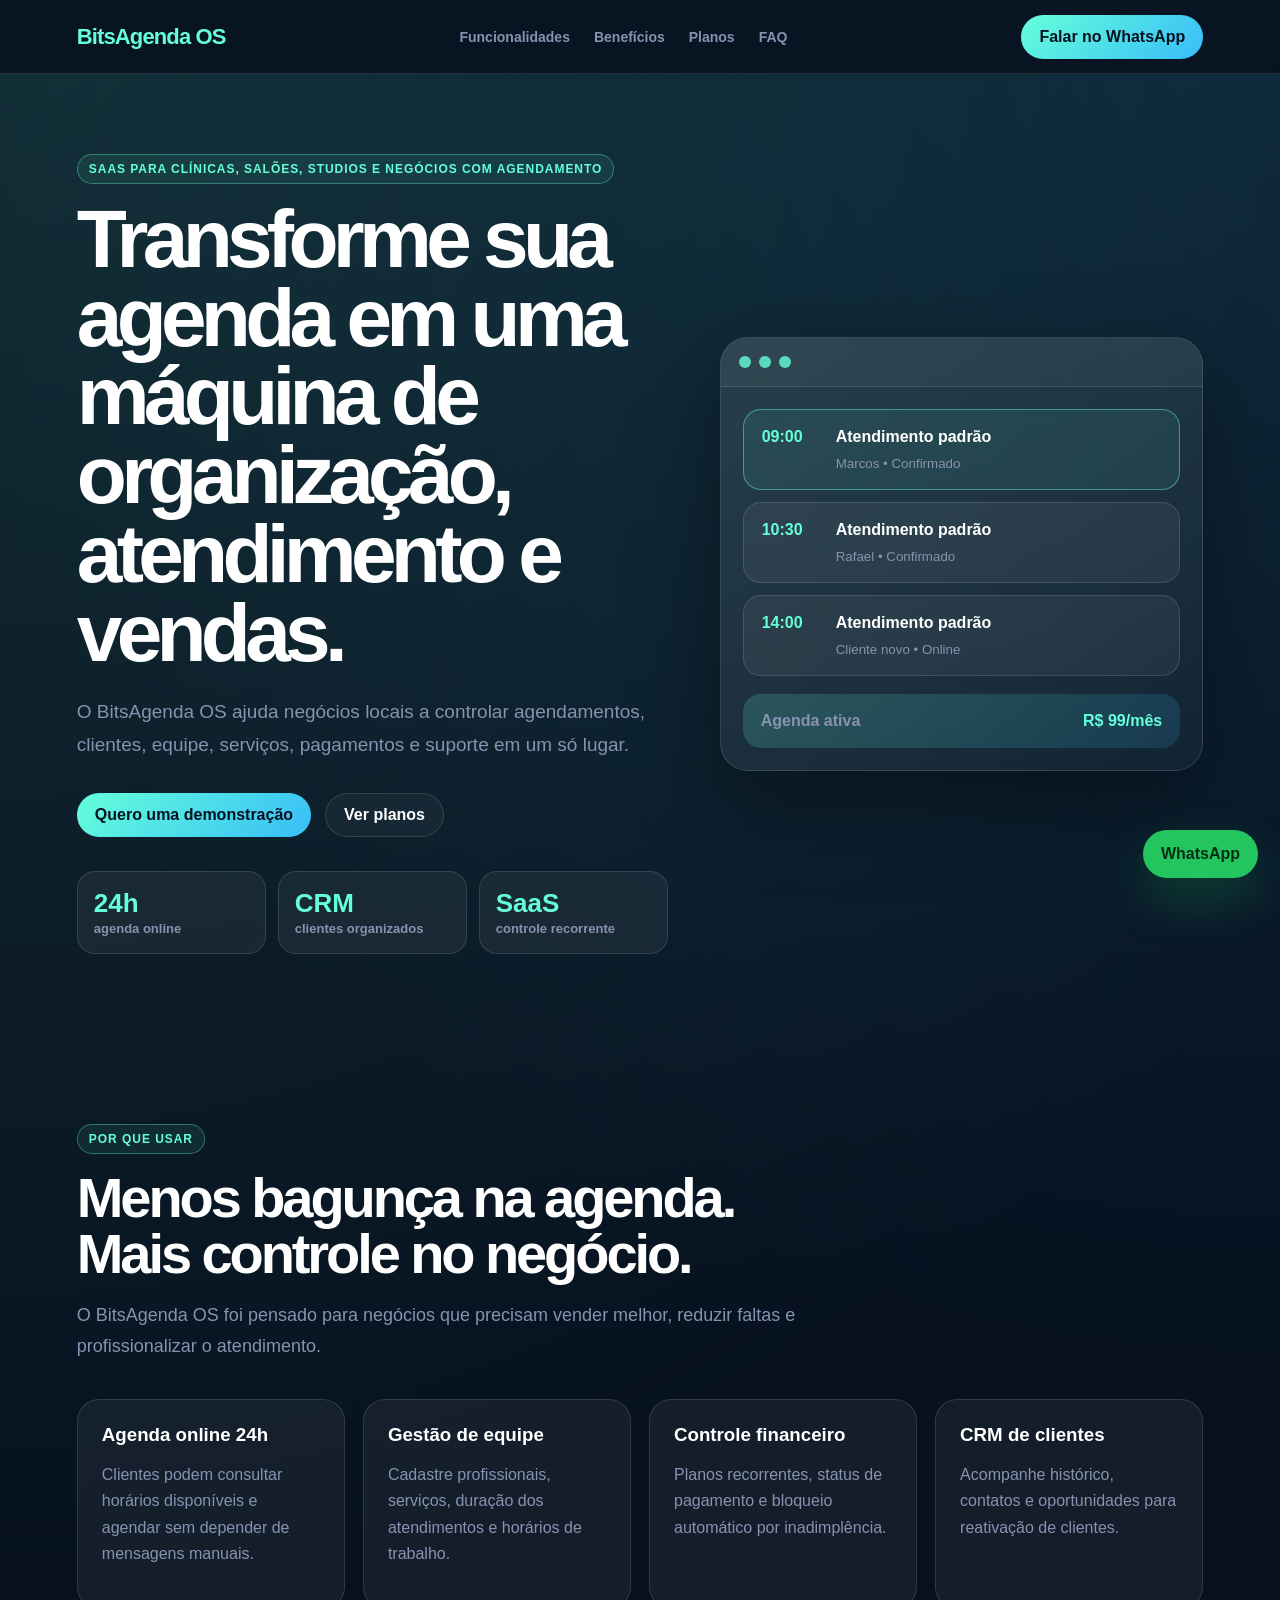
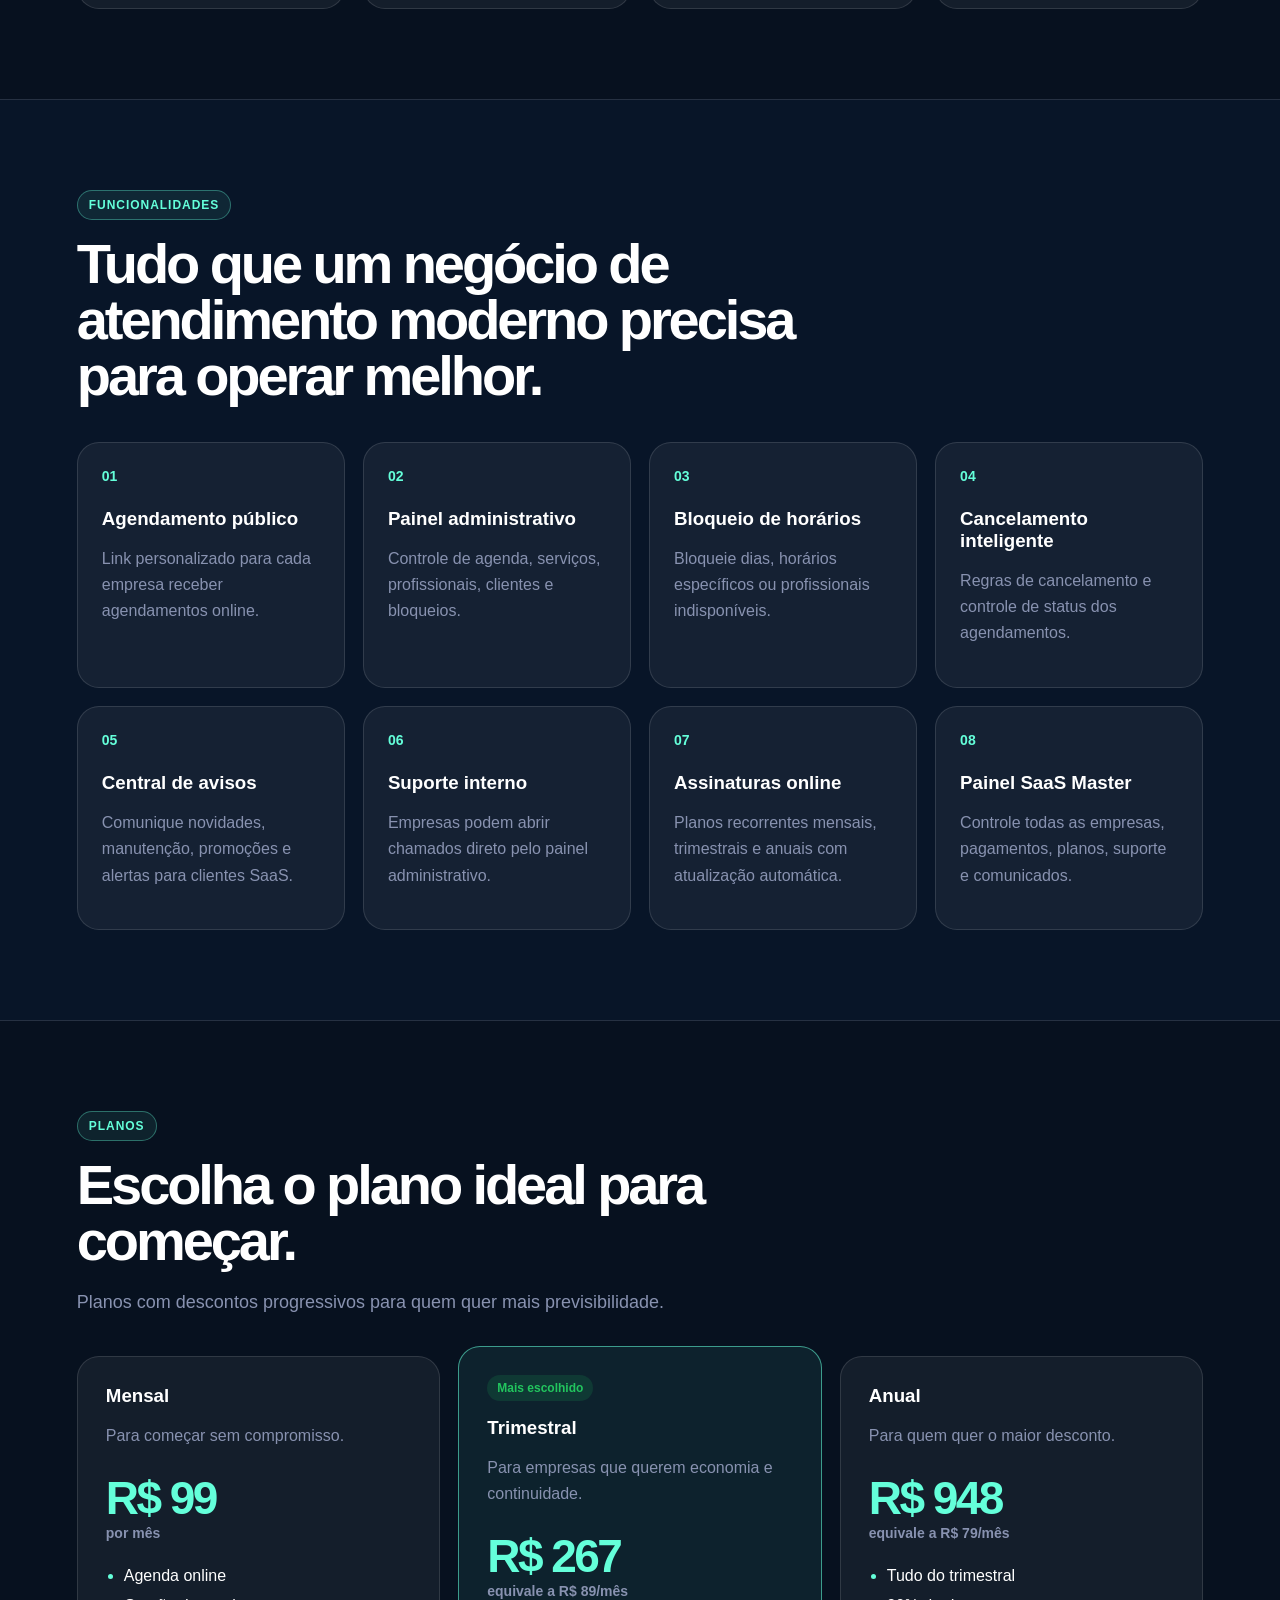
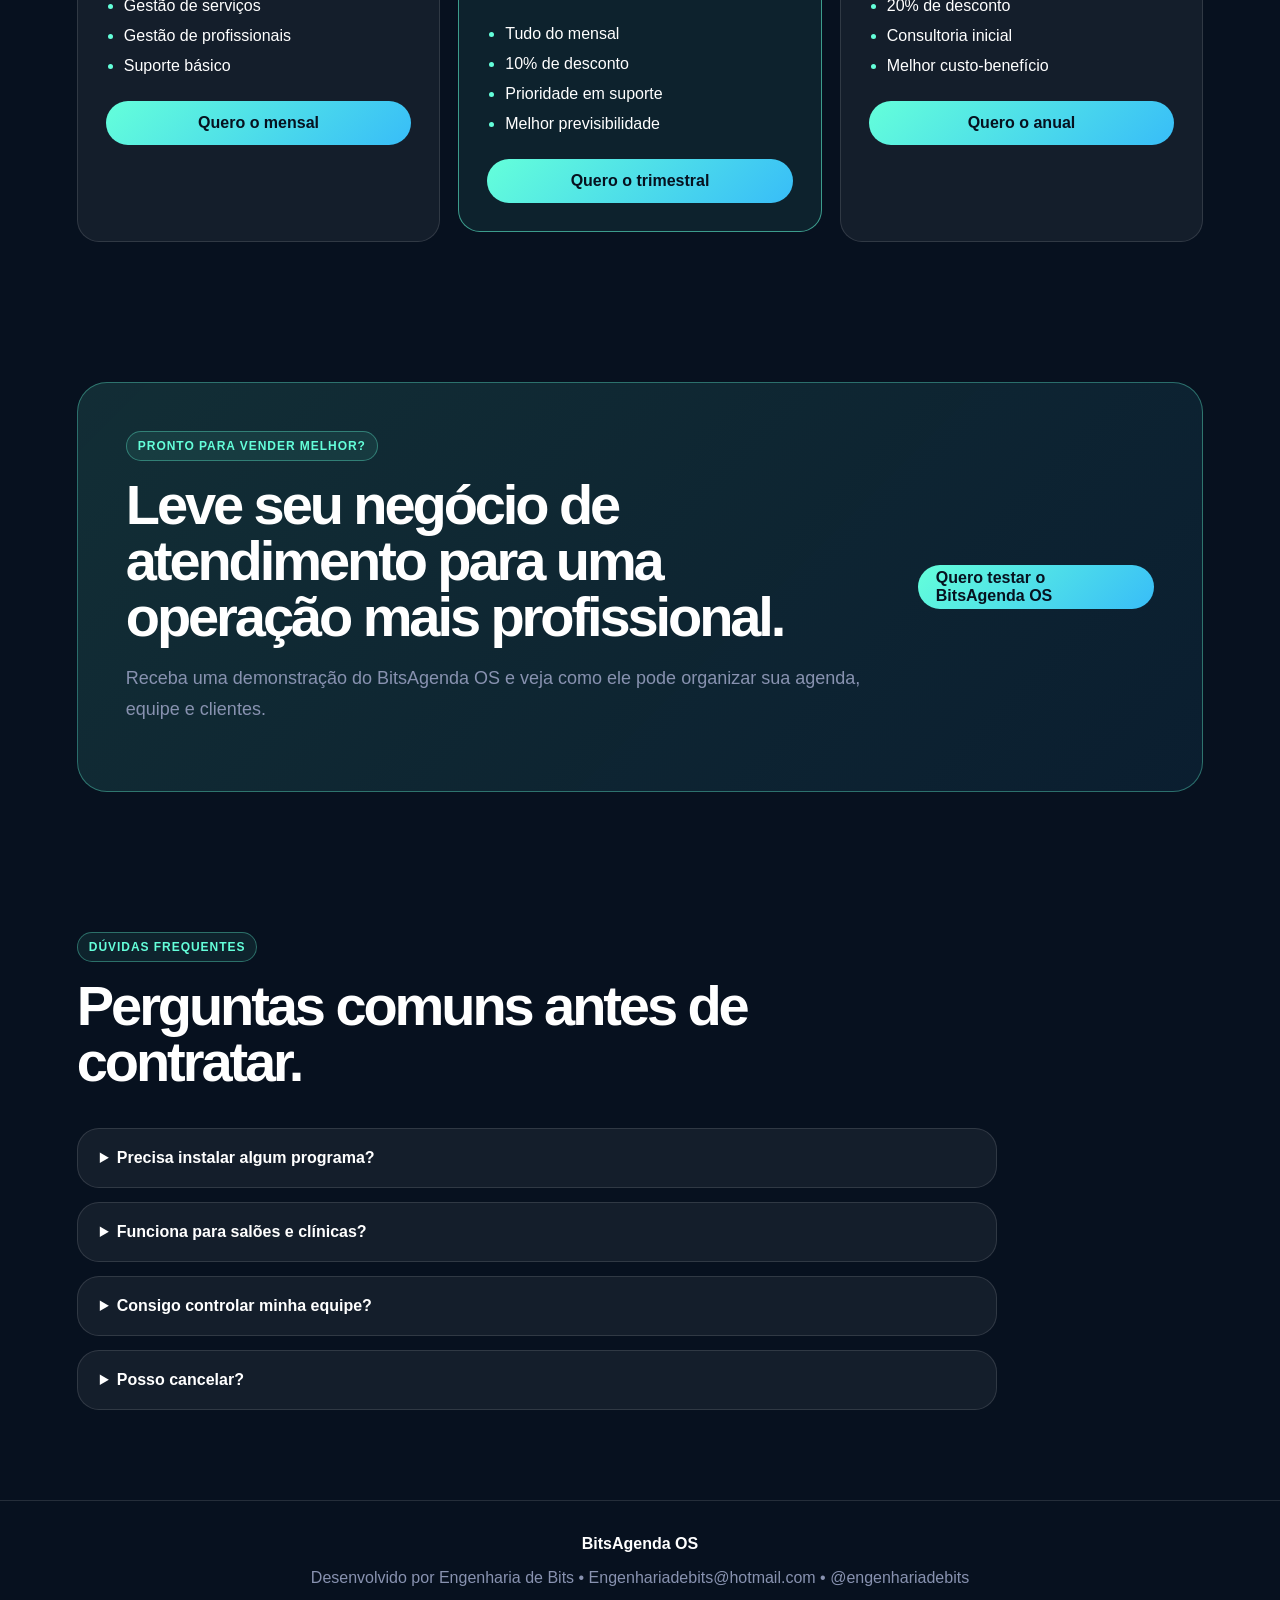
==== frontend/index.html @ b4e3d9fe "refactor: aplica rebranding visual para bitsagenda os" ====
<!DOCTYPE html>
<html lang="pt-BR">
<head>
    <meta charset="UTF-8">

    <meta
        name="viewport"
        content="width=device-width, initial-scale=1.0"
    >

    <meta
        name="description"
        content="BitsAgenda OS é um sistema de agendamento online para clínicas, salões, studios, consultórios e negócios de atendimento com horário marcado."
    >

    <title>BitsAgenda OS | Sistema de Agendamento para Negócios Locais</title>

    <link
        rel="stylesheet"
        href="./css/landing.css?v=1"
    >
    <link rel="stylesheet" href="./css/pwa.css?v=1">
    <link rel="stylesheet" href="./css/ui-clean.css?v=1">

    <link rel="manifest" href="./manifest.webmanifest">
        <meta name="theme-color" content="#0A192F">
        <meta name="mobile-web-app-capable" content="yes">
        <meta name="apple-mobile-web-app-capable" content="yes">
        <meta name="apple-mobile-web-app-title" content="BitsAgenda OS">

        <link
            rel="icon"
            type="image/png"
            sizes="192x192"
            href="./icons/icon-192.png"
        >

        <link
            rel="apple-touch-icon"
            href="./icons/icon-192.png"
        >

</head>
<body>
    <header class="landing-header">
        <a href="#inicio" class="landing-logo">
            <span>BitsAgenda OS</span>
        </a>

        <nav class="landing-nav" id="landing-nav">
            <a href="#funcionalidades">Funcionalidades</a>
            <a href="#beneficios">Benefícios</a>
            <a href="#planos">Planos</a>
            <a href="#faq">FAQ</a>
        </nav>

        <div class="landing-header-acoes">
            <a
                class="btn-header"
                href="https://wa.me/5581988996085?text=Ol%C3%A1%2C%20quero%20conhecer%20o%20BitsAgenda%20OS"
                target="_blank"
                rel="noopener noreferrer"
            >
                Falar no WhatsApp
            </a>

            <button
                class="btn-menu-mobile"
                type="button"
                onclick="alternarMenuLanding()"
                aria-label="Abrir menu"
            >
                ☰
            </button>
        </div>
    </header>

    <main>
        <section id="inicio" class="hero-section">
            <div class="hero-conteudo">
                <span class="tag-produto">
                     SaaS para clínicas, salões, studios e negócios com agendamento
                </span>

                <h1>
                    Transforme sua agenda em uma máquina de organização, atendimento e vendas.
                </h1>

                <p>
                    O BitsAgenda OS ajuda negócios locais a controlar agendamentos,
                    clientes, equipe, serviços, pagamentos e suporte em um só lugar.
                </p>

                <div class="hero-acoes">
                    <a
                        class="btn-principal"
                        href="https://wa.me/5581988996085?text=Ol%C3%A1%2C%20quero%20uma%20demonstra%C3%A7%C3%A3o%20do%20BitsAgenda%20OS"
                        target="_blank"
                        rel="noopener noreferrer"
                    >
                        Quero uma demonstração
                    </a>

                    <a class="btn-secundario" href="#planos">
                        Ver planos
                    </a>
                </div>

                <div class="hero-metricas">
                    <div>
                        <strong>24h</strong>
                        <span>agenda online</span>
                    </div>

                    <div>
                        <strong>CRM</strong>
                        <span>clientes organizados</span>
                    </div>

                    <div>
                        <strong>SaaS</strong>
                        <span>controle recorrente</span>
                    </div>
                </div>
            </div>

            <div class="hero-card">
                <div class="mockup-topo">
                    <span></span>
                    <span></span>
                    <span></span>
                </div>

                <div class="mockup-agenda">
                    <div class="mockup-linha destaque">
                        <span>09:00</span>
                        <strong> Atendimento padrão</strong>
                        <small>Marcos • Confirmado</small>
                    </div>

                    <div class="mockup-linha">
                        <span>10:30</span>
                        <strong>Atendimento padrão</strong>
                        <small>Rafael • Confirmado</small>
                    </div>

                    <div class="mockup-linha">
                        <span>14:00</span>
                        <strong>Atendimento padrão</strong>
                        <small>Cliente novo • Online</small>
                    </div>

                    <div class="mockup-status">
                        <span>Agenda ativa</span>
                        <strong>R$ 99/mês</strong>
                    </div>
                </div>
            </div>
        </section>

        <section id="beneficios" class="secao">
            <div class="secao-titulo">
                <span>Por que usar</span>
                <h2>Menos bagunça na agenda. Mais controle no negócio.</h2>
                <p>
                    O BitsAgenda OS foi pensado para negócios que precisam vender melhor,
                    reduzir faltas e profissionalizar o atendimento.
                </p>
            </div>

            <div class="beneficios-grid">
                <article>
                    <h3>Agenda online 24h</h3>
                    <p>
                        Clientes podem consultar horários disponíveis e agendar sem depender
                        de mensagens manuais.
                    </p>
                </article>

                <article>
                    <h3>Gestão de equipe</h3>
                    <p>
                        Cadastre profissionais, serviços, duração dos atendimentos e horários
                        de trabalho.
                    </p>
                </article>

                <article>
                    <h3>Controle financeiro</h3>
                    <p>
                        Planos recorrentes, status de pagamento e bloqueio automático por
                        inadimplência.
                    </p>
                </article>

                <article>
                    <h3>CRM de clientes</h3>
                    <p>
                        Acompanhe histórico, contatos e oportunidades para reativação de
                        clientes.
                    </p>
                </article>
            </div>
        </section>

        <section id="funcionalidades" class="secao secao-dark">
            <div class="secao-titulo">
                <span>Funcionalidades</span>
                <h2>Tudo que um negócio de atendimento moderno precisa para operar melhor.</h2>
            </div>

            <div class="funcionalidades-grid">
                <div class="funcionalidade-card">
                    <strong>01</strong>
                    <h3>Agendamento público</h3>
                    <p>Link personalizado para cada empresa receber agendamentos online.</p>
                </div>

                <div class="funcionalidade-card">
                    <strong>02</strong>
                    <h3>Painel administrativo</h3>
                    <p>Controle de agenda, serviços, profissionais, clientes e bloqueios.</p>
                </div>

                <div class="funcionalidade-card">
                    <strong>03</strong>
                    <h3>Bloqueio de horários</h3>
                    <p>Bloqueie dias, horários específicos ou profissionais indisponíveis.</p>
                </div>

                <div class="funcionalidade-card">
                    <strong>04</strong>
                    <h3>Cancelamento inteligente</h3>
                    <p>Regras de cancelamento e controle de status dos agendamentos.</p>
                </div>

                <div class="funcionalidade-card">
                    <strong>05</strong>
                    <h3>Central de avisos</h3>
                    <p>Comunique novidades, manutenção, promoções e alertas para clientes SaaS.</p>
                </div>

                <div class="funcionalidade-card">
                    <strong>06</strong>
                    <h3>Suporte interno</h3>
                    <p>Empresas podem abrir chamados direto pelo painel administrativo.</p>
                </div>

                <div class="funcionalidade-card">
                    <strong>07</strong>
                    <h3>Assinaturas online</h3>
                    <p>Planos recorrentes mensais, trimestrais e anuais com atualização automática.</p>
                </div>

                <div class="funcionalidade-card">
                    <strong>08</strong>
                    <h3>Painel SaaS Master</h3>
                    <p>Controle todas as empresas, pagamentos, planos, suporte e comunicados.</p>
                </div>
            </div>
        </section>

        <section id="planos" class="secao">
            <div class="secao-titulo">
                <span>Planos</span>
                <h2>Escolha o plano ideal para começar.</h2>
                <p>
                    Planos com descontos progressivos para quem quer mais previsibilidade.
                </p>
            </div>

            <div class="planos-grid">
                <article class="plano-card">
                    <h3>Mensal</h3>
                    <p>Para começar sem compromisso.</p>

                    <strong class="preco">R$ 99</strong>
                    <span class="periodo">por mês</span>

                    <ul>
                        <li>Agenda online</li>
                        <li>Gestão de serviços</li>
                        <li>Gestão de profissionais</li>
                        <li>Suporte básico</li>
                    </ul>

                    <a
                        href="https://wa.me/5581988996085?text=Quero%20assinar%20o%20plano%20mensal%20do%20BitsAgenda%20OS"
                        target="_blank"
                        rel="noopener noreferrer"
                    >
                        Quero o mensal
                    </a>
                </article>

                <article class="plano-card destaque">
                    <span class="badge-plano">Mais escolhido</span>

                    <h3>Trimestral</h3>
                    <p>Para empresas que querem economia e continuidade.</p>

                    <strong class="preco">R$ 267</strong>
                    <span class="periodo">equivale a R$ 89/mês</span>

                    <ul>
                        <li>Tudo do mensal</li>
                        <li>10% de desconto</li>
                        <li>Prioridade em suporte</li>
                        <li>Melhor previsibilidade</li>
                    </ul>

                    <a
                        href="https://wa.me/5581988996085?text=Quero%20assinar%20o%20plano%20trimestral%20do%2BitsAgenda%20OS"
                        target="_blank"
                        rel="noopener noreferrer"
                    >
                        Quero o trimestral
                    </a>
                </article>

                <article class="plano-card">
                    <h3>Anual</h3>
                    <p>Para quem quer o maior desconto.</p>

                    <strong class="preco">R$ 948</strong>
                    <span class="periodo">equivale a R$ 79/mês</span>

                    <ul>
                        <li>Tudo do trimestral</li>
                        <li>20% de desconto</li>
                        <li>Consultoria inicial</li>
                        <li>Melhor custo-benefício</li>
                    </ul>

                    <a
                        href="https://wa.me/5581988996085?text=Quero%20assinar%20o%20plano%20anual%20do%20BitsAgenda%20OS"
                        target="_blank"
                        rel="noopener noreferrer"
                    >
                        Quero o anual
                    </a>
                </article>
            </div>
        </section>

        <section class="cta-section">
            <div>
                <span>Pronto para vender melhor?</span>
                <h2>Leve seu negócio de atendimento para uma operação mais profissional.</h2>
                <p>
                    Receba uma demonstração do BitsAgenda OS e veja como ele pode organizar
                    sua agenda, equipe e clientes.
                </p>
            </div>

            <a
                class="btn-principal"
                href="https://wa.me/5581988996085?text=Ol%C3%A1%2C%20quero%20testar%20o%20BitsAgenda%20OS"
                target="_blank"
                rel="noopener noreferrer"
            >
                Quero testar o BitsAgenda OS
            </a>
        </section>

        <section id="faq" class="secao">
            <div class="secao-titulo">
                <span>Dúvidas frequentes</span>
                <h2>Perguntas comuns antes de contratar.</h2>
            </div>

            <div class="faq-lista">
                <details>
                    <summary>Precisa instalar algum programa?</summary>
                    <p>
                        Não. O sistema roda pelo navegador e pode ser acessado pelo computador,
                        tablet ou celular.
                    </p>
                </details>

                <details>
                    <summary>Funciona para salões e clínicas?</summary>
                    <p>
                        Sim. O BitsAgenda OS foi criado para negócios que trabalham com horários marcados e também pode ser
                        adaptado para outros negócios de atendimento com horário marcado.
                    </p>
                </details>

                <details>
                    <summary>Consigo controlar minha equipe?</summary>
                    <p>
                        Sim. Você pode cadastrar profissionais, serviços e horários de atendimento.
                    </p>
                </details>

                <details>
                    <summary>Posso cancelar?</summary>
                    <p>
                        Sim. A assinatura pode ser ajustada conforme o plano contratado e as regras
                        comerciais combinadas.
                    </p>
                </details>
            </div>
        </section>
    </main>

    <footer class="landing-footer">
        <strong>BitsAgenda OS</strong>

        <p>
            Desenvolvido por Engenharia de Bits • Engenhariadebits@hotmail.com • @engenhariadebits
        </p>
    </footer>

    <a
        class="whatsapp-float"
        href="https://wa.me/5581988996085?text=Ol%C3%A1%2C%20quero%20conhecer%20o%20BitsAgenda%20OS"
        target="_blank"
        rel="noopener noreferrer"
        aria-label="Falar no WhatsApp"
    >
        WhatsApp
    </a>

    <script src="./js/landing.js?v=1"></script>
    <script src="./js/pwa.js?v=1"></script>
</body>
</html>
---- frontend/css/landing.css ----
:root {
    --bg: #07111f;
    --bg-2: #0a192f;
    --card: rgba(255, 255, 255, 0.055);
    --card-2: rgba(255, 255, 255, 0.085);
    --text: #ffffff;
    --muted: #8892b0;
    --cyan: #64ffda;
    --blue: #38bdf8;
    --border: rgba(255, 255, 255, 0.12);
    --success: #22c55e;
    --danger: #f97316;
}

* {
    box-sizing: border-box;
}

html {
    scroll-behavior: smooth;
}

body {
    margin: 0;
    background:
        radial-gradient(circle at top left, rgba(100, 255, 218, 0.12), transparent 32%),
        radial-gradient(circle at top right, rgba(56, 189, 248, 0.12), transparent 28%),
        var(--bg);
    color: var(--text);
    font-family: Arial, Helvetica, sans-serif;
}

a {
    color: inherit;
    text-decoration: none;
}

.landing-header {
    position: sticky;
    top: 0;
    z-index: 20;
    display: flex;
    align-items: center;
    justify-content: space-between;
    min-height: 74px;
    padding: 0 6%;
    border-bottom: 1px solid var(--border);
    background: rgba(7, 17, 31, 0.86);
    backdrop-filter: blur(16px);
}

.landing-logo {
    font-size: 22px;
    font-weight: 900;
    letter-spacing: -0.04em;
}

.landing-logo span {
    color: var(--cyan);
}

.landing-nav {
    display: flex;
    align-items: center;
    gap: 24px;
    color: var(--muted);
    font-size: 14px;
    font-weight: 700;
}

.landing-nav a:hover {
    color: var(--cyan);
}

.landing-header-acoes {
    display: flex;
    align-items: center;
    gap: 12px;
}

.btn-header,
.btn-principal,
.btn-secundario,
.plano-card a {
    display: inline-flex;
    align-items: center;
    justify-content: center;
    min-height: 44px;
    padding: 0 18px;
    border-radius: 999px;
    font-weight: 900;
    transition: transform 0.2s ease, opacity 0.2s ease;
}

.btn-header,
.btn-principal,
.plano-card a {
    background: linear-gradient(135deg, var(--cyan), var(--blue));
    color: #06111f;
}

.btn-secundario {
    border: 1px solid var(--border);
    color: var(--text);
    background: rgba(255, 255, 255, 0.04);
}

.btn-header:hover,
.btn-principal:hover,
.btn-secundario:hover,
.plano-card a:hover {
    transform: translateY(-2px);
}

.btn-menu-mobile {
    display: none;
    width: 44px;
    height: 44px;
    border: 1px solid var(--border);
    border-radius: 12px;
    background: transparent;
    color: var(--text);
    font-size: 22px;
}

.hero-section {
    display: grid;
    grid-template-columns: minmax(0, 1.1fr) minmax(320px, 0.9fr);
    gap: 52px;
    align-items: center;
    min-height: calc(100vh - 74px);
    padding: 80px 6%;
}

.tag-produto,
.secao-titulo span,
.cta-section span {
    display: inline-flex;
    margin-bottom: 16px;
    padding: 7px 11px;
    border: 1px solid rgba(100, 255, 218, 0.35);
    border-radius: 999px;
    color: var(--cyan);
    background: rgba(100, 255, 218, 0.08);
    font-size: 12px;
    font-weight: 900;
    text-transform: uppercase;
    letter-spacing: 0.08em;
}

.hero-conteudo h1 {
    max-width: 780px;
    margin: 0;
    font-size: clamp(42px, 7vw, 82px);
    line-height: 0.96;
    letter-spacing: -0.07em;
}

.hero-conteudo p {
    max-width: 660px;
    margin: 24px 0 0;
    color: var(--muted);
    font-size: 19px;
    line-height: 1.7;
}

.hero-acoes {
    display: flex;
    flex-wrap: wrap;
    gap: 14px;
    margin-top: 32px;
}

.hero-metricas {
    display: grid;
    grid-template-columns: repeat(3, minmax(0, 1fr));
    gap: 12px;
    max-width: 620px;
    margin-top: 34px;
}

.hero-metricas div {
    padding: 16px;
    border: 1px solid var(--border);
    border-radius: 18px;
    background: var(--card);
}

.hero-metricas strong {
    display: block;
    color: var(--cyan);
    font-size: 26px;
}

.hero-metricas span {
    color: var(--muted);
    font-size: 13px;
    font-weight: 700;
}

.hero-card {
    border: 1px solid var(--border);
    border-radius: 28px;
    background:
        linear-gradient(145deg, rgba(255,255,255,0.10), rgba(255,255,255,0.03));
    box-shadow: 0 30px 90px rgba(0, 0, 0, 0.38);
    overflow: hidden;
}

.mockup-topo {
    display: flex;
    gap: 8px;
    padding: 18px;
    border-bottom: 1px solid var(--border);
    background: rgba(255, 255, 255, 0.04);
}

.mockup-topo span {
    width: 12px;
    height: 12px;
    border-radius: 999px;
    background: var(--cyan);
    opacity: 0.8;
}

.mockup-agenda {
    padding: 22px;
}

.mockup-linha {
    display: grid;
    grid-template-columns: 64px 1fr;
    gap: 10px;
    padding: 18px;
    margin-bottom: 12px;
    border: 1px solid var(--border);
    border-radius: 18px;
    background: var(--card);
}

.mockup-linha.destaque {
    border-color: rgba(100, 255, 218, 0.45);
    background: rgba(100, 255, 218, 0.08);
}

.mockup-linha span {
    color: var(--cyan);
    font-weight: 900;
}

.mockup-linha strong {
    display: block;
}

.mockup-linha small {
    display: block;
    grid-column: 2;
    color: var(--muted);
}

.mockup-status {
    display: flex;
    justify-content: space-between;
    gap: 12px;
    margin-top: 18px;
    padding: 18px;
    border-radius: 18px;
    background: linear-gradient(135deg, rgba(100,255,218,0.18), rgba(56,189,248,0.14));
}

.mockup-status span {
    color: var(--muted);
    font-weight: 700;
}

.mockup-status strong {
    color: var(--cyan);
}

.secao {
    padding: 90px 6%;
}

.secao-dark {
    background: rgba(10, 25, 47, 0.58);
    border-top: 1px solid var(--border);
    border-bottom: 1px solid var(--border);
}

.secao-titulo {
    max-width: 760px;
    margin-bottom: 38px;
}

.secao-titulo h2,
.cta-section h2 {
    margin: 0;
    font-size: clamp(32px, 5vw, 56px);
    line-height: 1;
    letter-spacing: -0.055em;
}

.secao-titulo p,
.cta-section p {
    color: var(--muted);
    font-size: 18px;
    line-height: 1.7;
}

.beneficios-grid,
.funcionalidades-grid,
.planos-grid {
    display: grid;
    gap: 18px;
}

.beneficios-grid {
    grid-template-columns: repeat(4, minmax(0, 1fr));
}

.beneficios-grid article,
.funcionalidade-card,
.plano-card,
.faq-lista details {
    border: 1px solid var(--border);
    border-radius: 22px;
    background: var(--card);
}

.beneficios-grid article,
.funcionalidade-card {
    padding: 24px;
}

.beneficios-grid h3,
.funcionalidade-card h3,
.plano-card h3 {
    margin: 0 0 10px;
}

.beneficios-grid p,
.funcionalidade-card p,
.plano-card p,
.faq-lista p {
    color: var(--muted);
    line-height: 1.65;
}

.funcionalidades-grid {
    grid-template-columns: repeat(4, minmax(0, 1fr));
}

.funcionalidade-card strong {
    display: inline-flex;
    margin-bottom: 24px;
    color: var(--cyan);
    font-size: 14px;
}

.planos-grid {
    grid-template-columns: repeat(3, minmax(0, 1fr));
    align-items: stretch;
}

.plano-card {
    position: relative;
    padding: 28px;
}

.plano-card.destaque {
    border-color: rgba(100, 255, 218, 0.55);
    background: rgba(100, 255, 218, 0.075);
    transform: translateY(-10px);
}

.badge-plano {
    display: inline-flex;
    margin-bottom: 16px;
    padding: 6px 10px;
    border-radius: 999px;
    background: rgba(34, 197, 94, 0.14);
    color: var(--success);
    font-size: 12px;
    font-weight: 900;
}

.preco {
    display: block;
    margin-top: 22px;
    color: var(--cyan);
    font-size: 46px;
    letter-spacing: -0.055em;
}

.periodo {
    display: block;
    color: var(--muted);
    font-size: 14px;
    font-weight: 800;
}

.plano-card ul {
    display: grid;
    gap: 12px;
    padding-left: 18px;
    margin: 26px 0;
    color: var(--text);
}

.plano-card li::marker {
    color: var(--cyan);
}

.plano-card a {
    width: 100%;
}

.cta-section {
    display: flex;
    justify-content: space-between;
    gap: 32px;
    align-items: center;
    margin: 50px 6%;
    padding: 48px;
    border: 1px solid rgba(100, 255, 218, 0.35);
    border-radius: 30px;
    background:
        linear-gradient(135deg, rgba(100,255,218,0.12), rgba(56,189,248,0.08));
}

.cta-section div {
    max-width: 760px;
}

.faq-lista {
    display: grid;
    gap: 14px;
    max-width: 920px;
}

.faq-lista details {
    padding: 20px 22px;
}

.faq-lista summary {
    cursor: pointer;
    font-weight: 900;
}

.landing-footer {
    padding: 34px 6%;
    border-top: 1px solid var(--border);
    color: var(--muted);
    text-align: center;
}

.landing-footer strong {
    display: block;
    margin-bottom: 8px;
    color: var(--text);
}

.whatsapp-float {
    position: fixed;
    right: 22px;
    bottom: 22px;
    z-index: 30;
    display: inline-flex;
    align-items: center;
    justify-content: center;
    min-height: 48px;
    padding: 0 18px;
    border-radius: 999px;
    background: #22c55e;
    color: #052e16;
    font-weight: 900;
    box-shadow: 0 20px 50px rgba(34, 197, 94, 0.24);
}

@media (max-width: 980px) {
    .landing-nav {
        position: fixed;
        top: 74px;
        left: 0;
        right: 0;
        display: none;
        flex-direction: column;
        align-items: flex-start;
        padding: 24px 6%;
        border-bottom: 1px solid var(--border);
        background: rgba(7, 17, 31, 0.96);
    }

    .landing-nav.aberto {
        display: flex;
    }

    .btn-menu-mobile {
        display: inline-flex;
        align-items: center;
        justify-content: center;
    }

    .btn-header {
        display: none;
    }

    .hero-section,
    .cta-section {
        grid-template-columns: 1fr;
    }

    .hero-section {
        min-height: auto;
        padding-top: 54px;
    }

    .beneficios-grid,
    .funcionalidades-grid,
    .planos-grid {
        grid-template-columns: 1fr;
    }

    .plano-card.destaque {
        transform: none;
    }

    .cta-section {
        display: grid;
        padding: 30px;
    }

    .hero-metricas {
        grid-template-columns: 1fr;
    }
}
---- frontend/css/pwa.css ----
html {
  -webkit-text-size-adjust: 100%;
  text-size-adjust: 100%;
}

body {
  min-height: 100vh;
  overflow-x: hidden;
}

img,
svg,
video,
canvas {
  max-width: 100%;
  height: auto;
}

button,
a,
input,
select,
textarea {
  touch-action: manipulation;
}

input,
select,
textarea {
  font-size: 16px;
}

button,
.btn,
.botao,
a.btn,
a.botao {
  min-height: 42px;
}

table {
  max-width: 100%;
}

@media (max-width: 768px) {
  body {
    width: 100%;
    overflow-x: hidden;
  }

  main,
  section,
  header,
  footer {
    max-width: 100%;
  }

  table {
    display: block;
    width: 100%;
    overflow-x: auto;
    white-space: nowrap;
  }

  .acoes,
  .actions,
  .botoes,
  .grupo-botoes,
  .card-actions,
  .linha-botoes {
    flex-wrap: wrap;
    gap: 8px;
  }

  input,
  select,
  textarea,
  button {
    max-width: 100%;
  }
}

@media (display-mode: standalone) {
  body {
    overscroll-behavior-y: contain;
  }
}
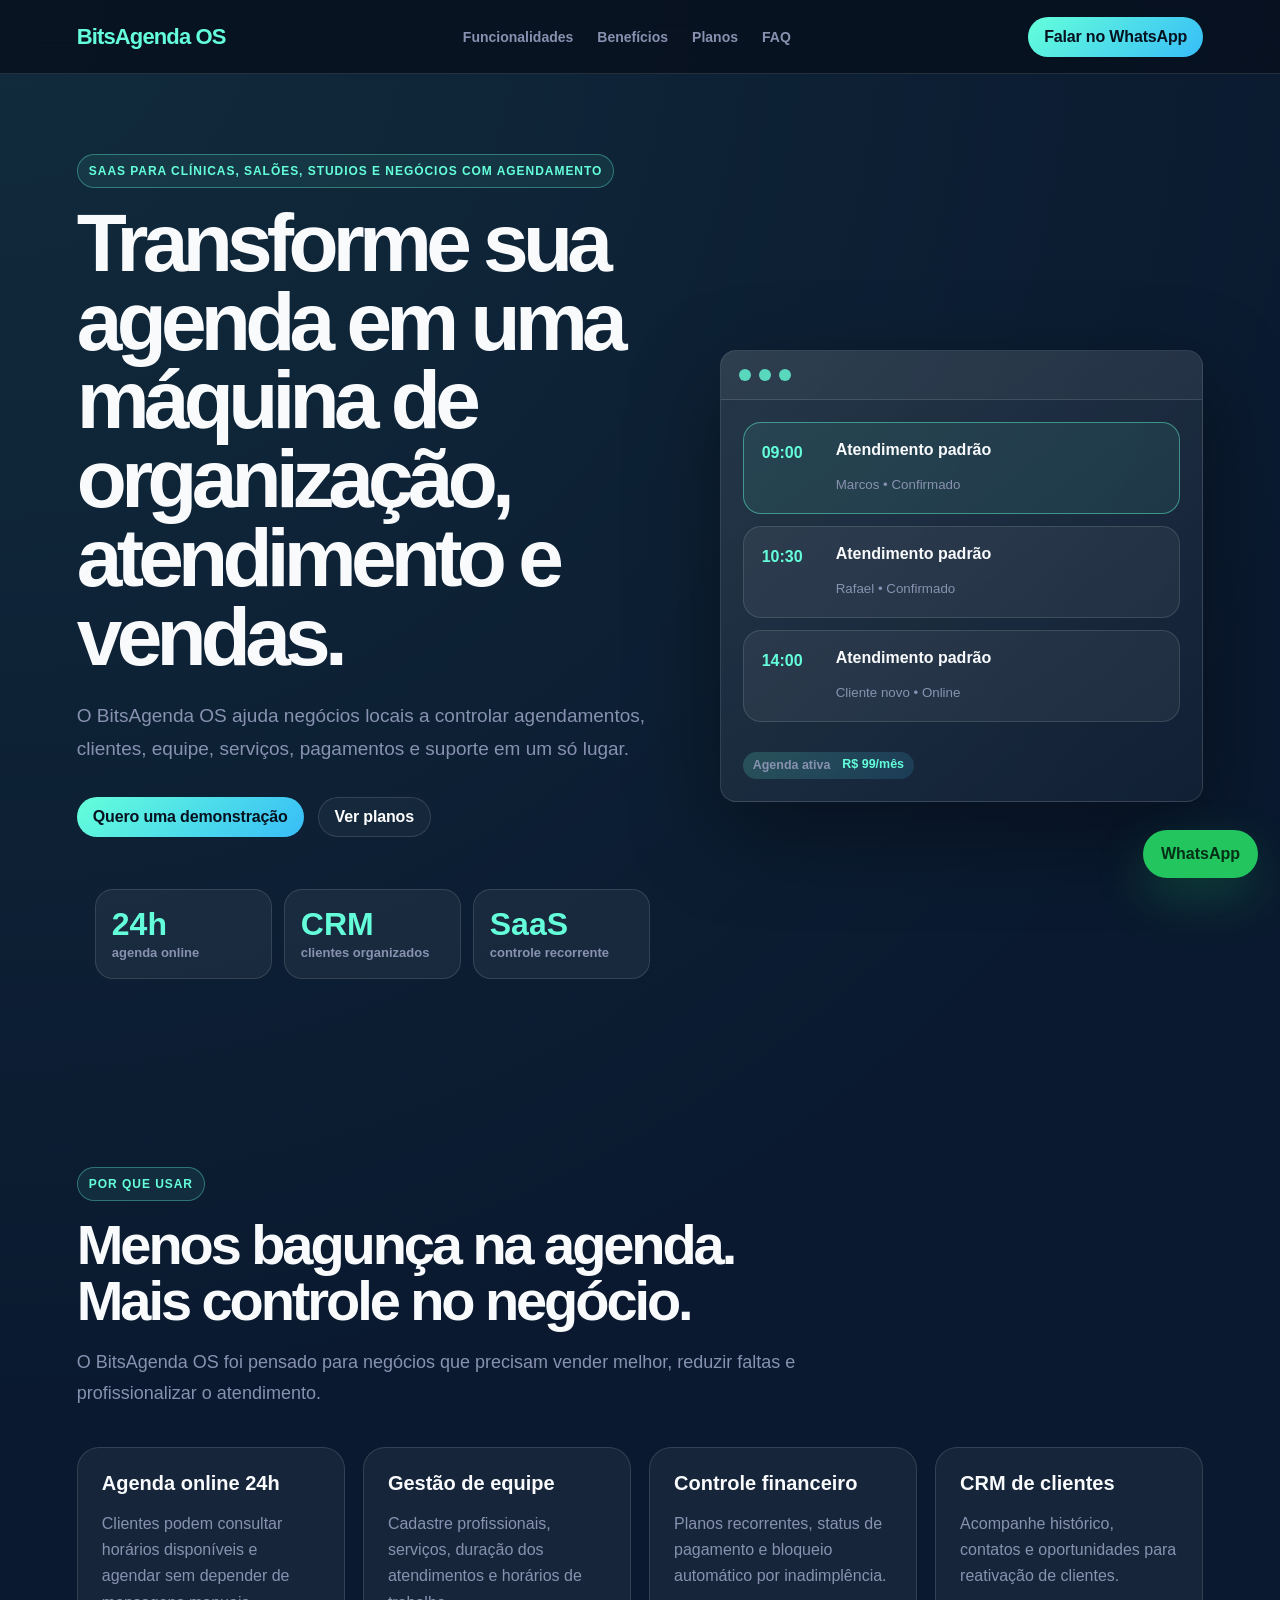
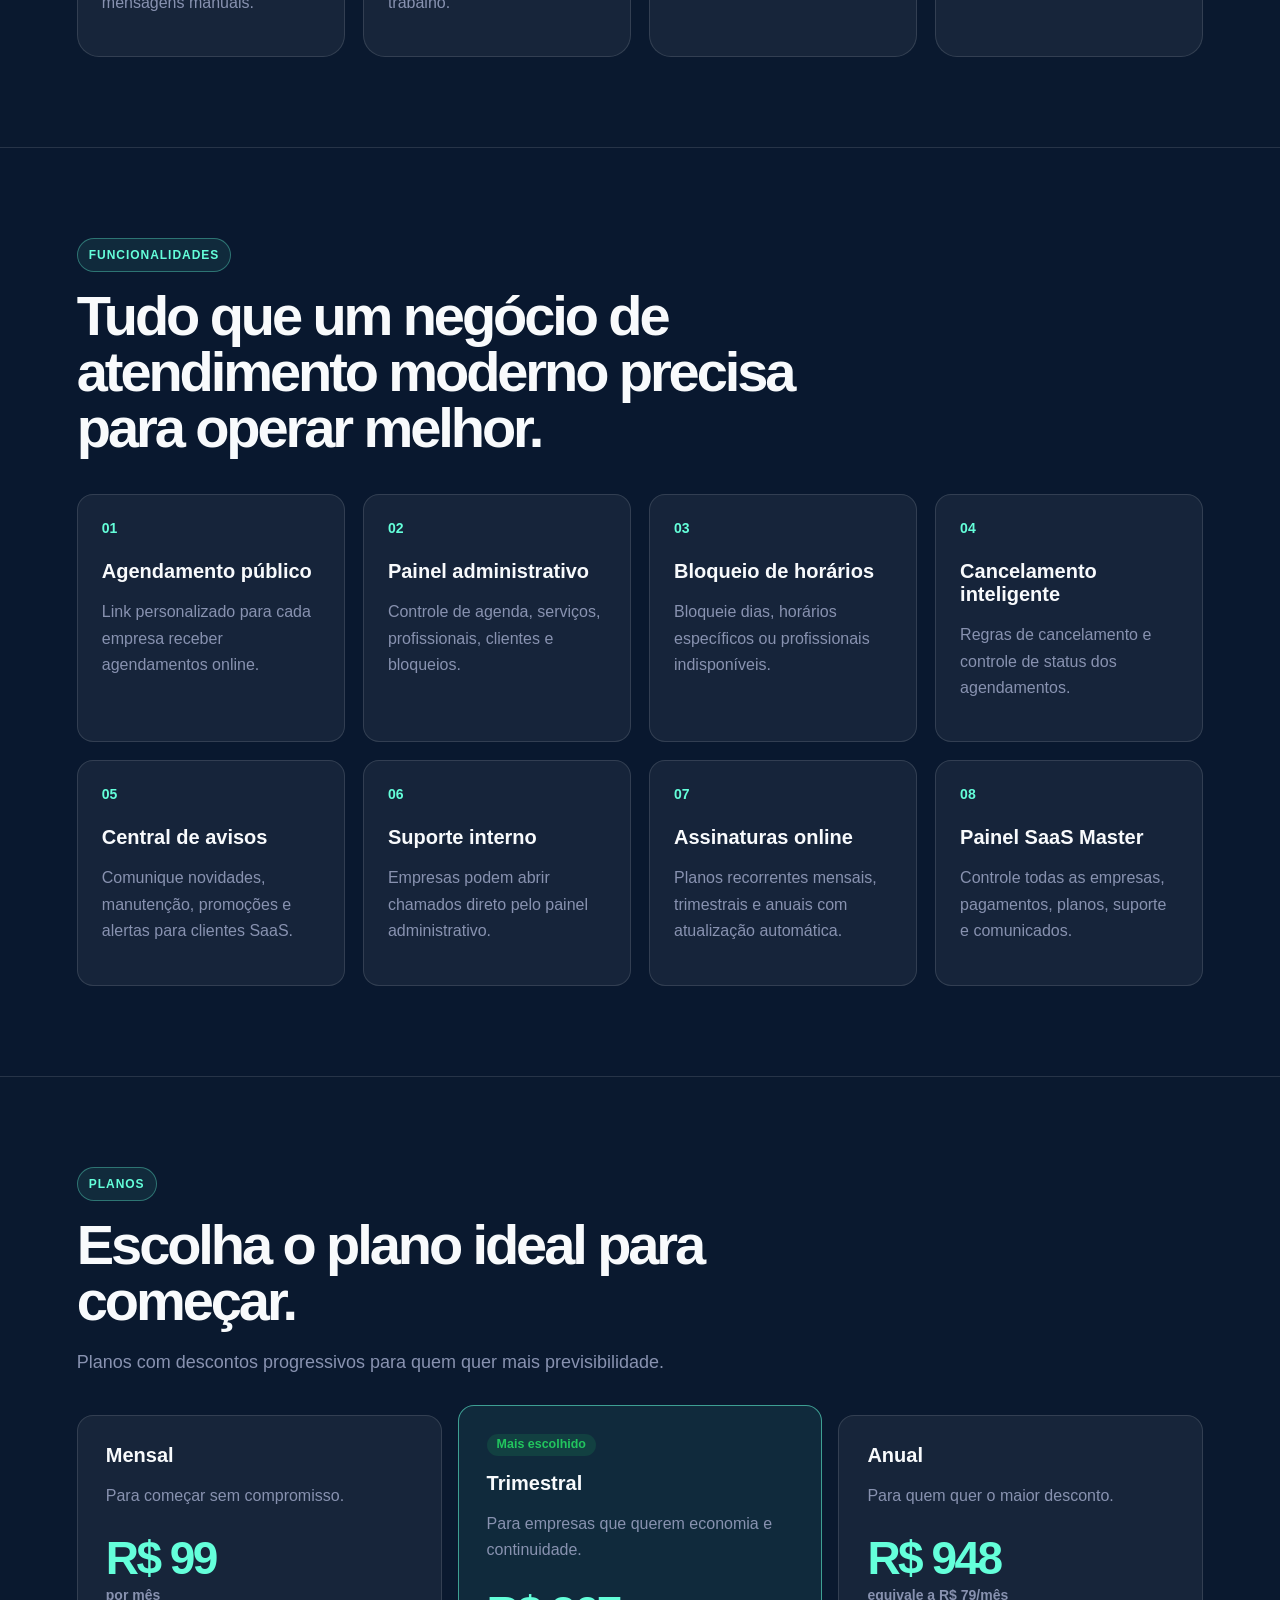
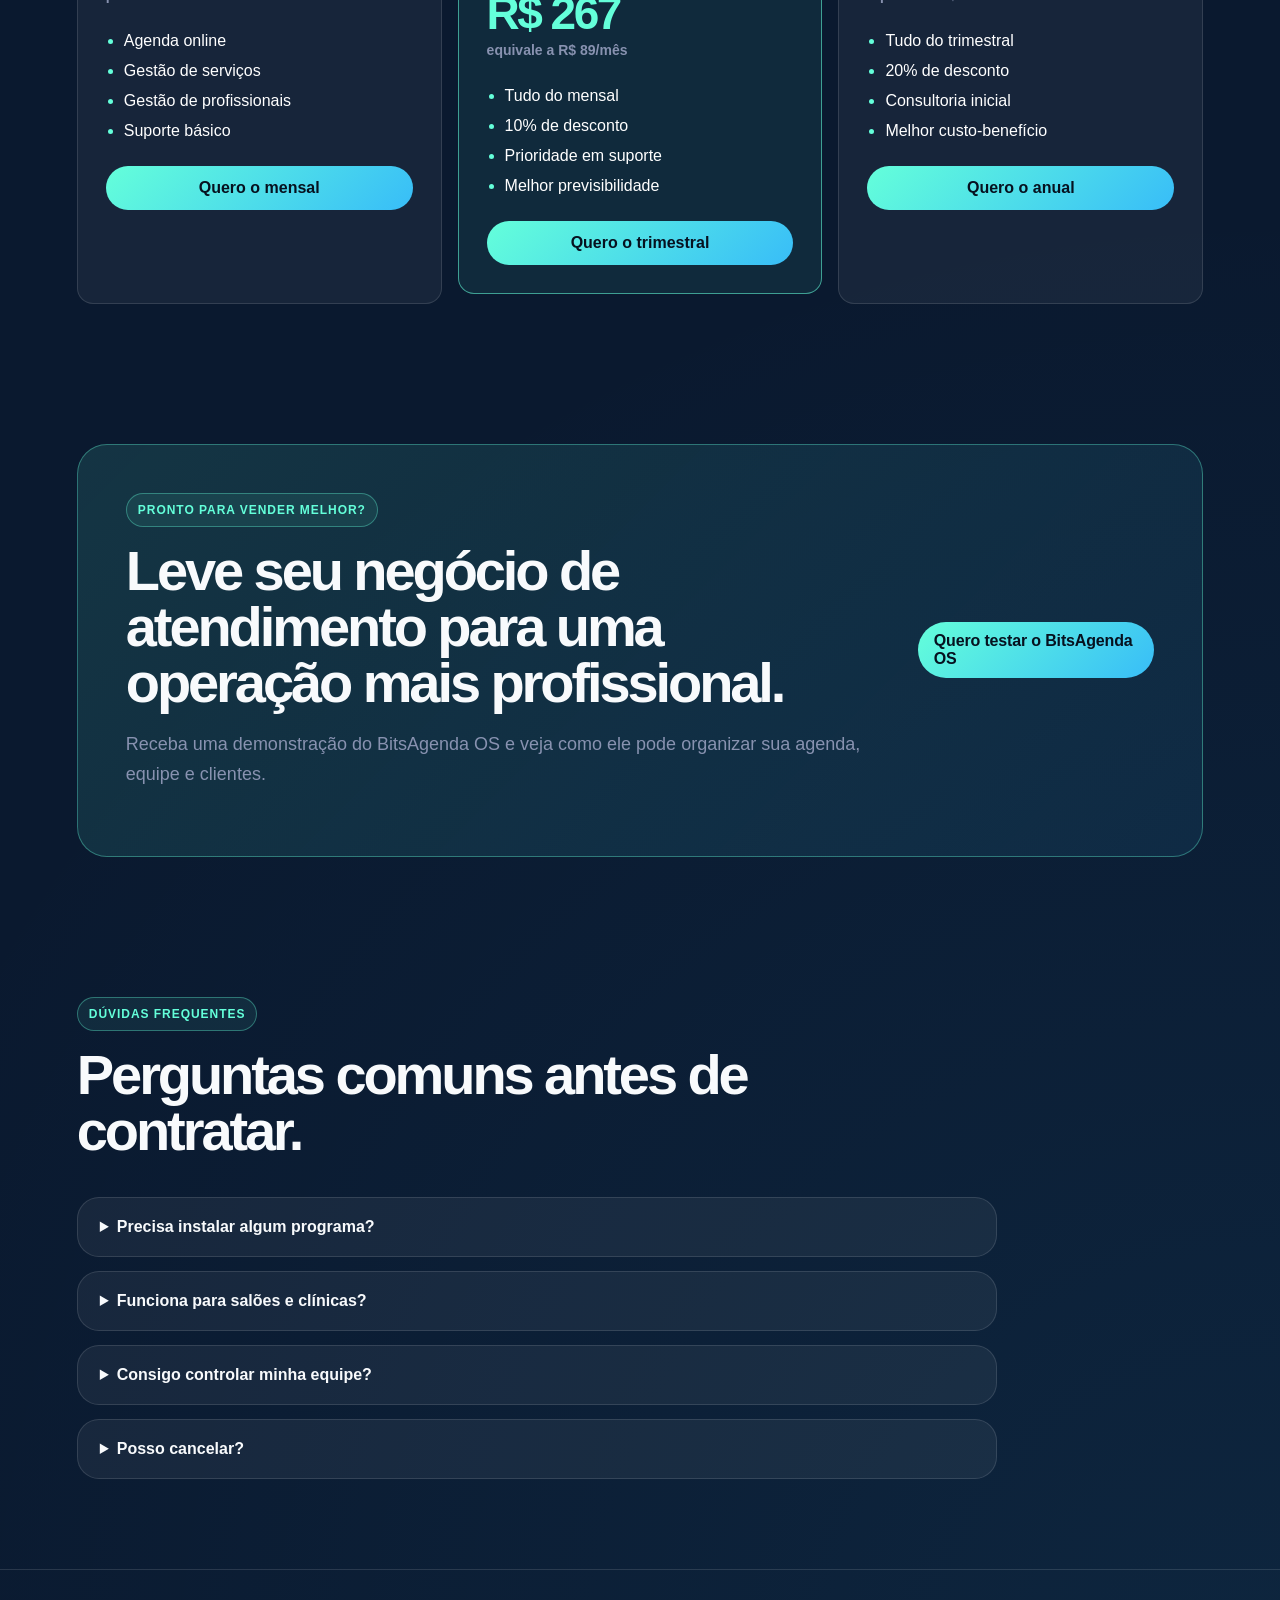
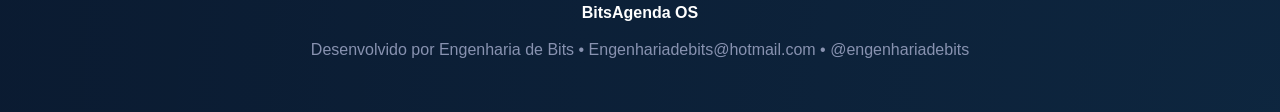
==== commit 9b39dbf7: "fix: atualiza icone instalado do pwa bitsagenda" ====
--- a/frontend/index.html
+++ b/frontend/index.html
@@ -32,12 +32,12 @@
             rel="icon"
             type="image/png"
             sizes="192x192"
-            href="./icons/icon-192.png"
+            href="./icons/bitsagenda-icon-192.png"
         >
 
         <link
             rel="apple-touch-icon"
-            href="./icons/icon-192.png"
+            href="./icons/bitsagenda-icon-192.png"
         >
 
 </head>
--- a/frontend/css/ui-clean.css
+++ b/frontend/css/ui-clean.css
@@ -0,0 +1,431 @@
+:root {
+    --gesto-bg: #0a192f;
+    --gesto-surface: rgba(15, 23, 42, 0.88);
+    --gesto-surface-soft: rgba(17, 34, 64, 0.72);
+    --gesto-border: rgba(148, 163, 184, 0.18);
+    --gesto-border-strong: rgba(100, 255, 218, 0.28);
+    --gesto-text: #f8fafc;
+    --gesto-muted: #cbd5e1;
+    --gesto-muted-2: #94a3b8;
+    --gesto-primary: #64ffda;
+    --gesto-primary-2: #38bdf8;
+    --gesto-danger: #fb7185;
+    --gesto-warning: #f59e0b;
+    --gesto-success: #22c55e;
+    --gesto-radius-sm: 10px;
+    --gesto-radius-md: 16px;
+    --gesto-radius-lg: 22px;
+    --gesto-shadow-soft: 0 18px 50px rgba(0, 0, 0, 0.20);
+}
+
+/* Base mais limpa */
+body {
+    background:
+        radial-gradient(circle at top left, rgba(100, 255, 218, 0.08), transparent 28%),
+        radial-gradient(circle at bottom right, rgba(56, 189, 248, 0.08), transparent 30%),
+        var(--gesto-bg);
+    color: var(--gesto-text);
+}
+
+/* Reduz exagero de títulos grandes dentro dos painéis */
+h1 {
+    font-size: clamp(1.75rem, 3.5vw, 2.75rem);
+    line-height: 1.08;
+    letter-spacing: -0.035em;
+}
+
+h2 {
+    font-size: clamp(1.35rem, 2.6vw, 2rem);
+    line-height: 1.16;
+}
+
+h3 {
+    font-size: clamp(1rem, 1.8vw, 1.25rem);
+}
+
+/* Textos auxiliares mais suaves */
+p,
+small,
+label,
+span {
+    line-height: 1.5;
+}
+
+/* Campos mais compactos e legíveis */
+input,
+select,
+textarea {
+    min-height: 42px;
+    border-radius: var(--gesto-radius-sm);
+}
+
+textarea {
+    min-height: 96px;
+}
+
+input::placeholder,
+textarea::placeholder {
+    color: rgba(203, 213, 225, 0.55);
+}
+
+/* Botões mais equilibrados */
+button,
+.btn,
+.botao,
+a.btn,
+a.botao,
+[class*="btn"],
+[class*="botao"] {
+    border-radius: 999px;
+    min-height: 40px;
+    padding: 10px 16px;
+    font-weight: 800;
+    letter-spacing: -0.01em;
+}
+
+/* Evita botões enormes em excesso */
+button:not(.btn-cadastro):not(.btn-principal),
+.btn:not(.btn-cadastro):not(.btn-principal),
+.botao:not(.btn-cadastro):not(.btn-principal) {
+    font-size: 0.92rem;
+}
+
+/* Cards mais compactos */
+.card,
+[class*="card"],
+[class*="painel"],
+[class*="box"],
+[class*="bloco"] {
+    border-radius: var(--gesto-radius-md);
+}
+
+/* Evita cards absurdamente altos */
+.card,
+[class*="card"] {
+    min-height: auto;
+}
+
+/* Tabelas mais limpas */
+table {
+    border-collapse: separate;
+    border-spacing: 0;
+}
+
+th {
+    font-size: 0.78rem;
+    text-transform: uppercase;
+    letter-spacing: 0.04em;
+    color: var(--gesto-muted-2);
+}
+
+td {
+    vertical-align: middle;
+}
+
+/* Badges/status mais compactos */
+.badge,
+.status,
+[class*="badge"],
+[class*="status"] {
+    display: inline-flex;
+    align-items: center;
+    justify-content: center;
+    min-height: 24px;
+    padding: 4px 10px;
+    border-radius: 999px;
+    font-size: 0.78rem;
+    font-weight: 800;
+    line-height: 1.1;
+}
+
+/* Menus e abas mais compactos */
+nav a,
+.menu a,
+.tabs button,
+.abas button,
+[class*="tab"],
+[class*="aba"] {
+    white-space: nowrap;
+}
+
+/* Melhor rolagem horizontal em áreas muito largas */
+.tabela-container,
+.table-container,
+.table-wrapper,
+[class*="tabela"],
+[class*="table"] {
+    max-width: 100%;
+}
+
+/* SaaS Master: melhora cards/listagens amplas */
+.saas-container,
+.painel-saas,
+.dashboard-saas,
+.admin-container,
+.painel-admin {
+    width: min(100% - 28px, 1280px);
+    margin-inline: auto;
+}
+
+/* Grades genéricas mais responsivas */
+.grid,
+.cards,
+.cards-grid,
+.metricas-grid,
+.dashboard-grid,
+.resumo-grid,
+.planos-grid,
+.lista-cards {
+    display: grid;
+    gap: 16px;
+}
+
+/* Cards de métricas mais compactos */
+.metric-card,
+.card-metrica,
+[class*="metrica"],
+[class*="metric"] {
+    padding: 18px;
+    min-height: auto;
+}
+
+.metric-card strong,
+.card-metrica strong,
+[class*="metrica"] strong,
+[class*="metric"] strong {
+    font-size: clamp(1.35rem, 3vw, 2rem);
+}
+
+/* Área de assinatura: reduz excesso visual */
+.plano-card,
+.card-plano,
+[class*="plano"] {
+    min-height: auto;
+}
+
+/* Botões de ação em tabelas/listas */
+.acoes,
+.actions,
+.card-actions,
+.linha-acoes,
+.grupo-acoes {
+    display: flex;
+    flex-wrap: wrap;
+    gap: 8px;
+    align-items: center;
+}
+
+/* Formulários mais organizados */
+form {
+    max-width: 100%;
+}
+
+.form-grid,
+.campos-grid,
+.grid-form {
+    display: grid;
+    gap: 14px;
+}
+
+/* Alertas mais contidos */
+.alerta,
+.aviso,
+.erro,
+.sucesso,
+[class*="alerta"],
+[class*="aviso"] {
+    border-radius: var(--gesto-radius-md);
+    line-height: 1.45;
+}
+
+/* Landing: evita hero cortado no mobile */
+.hero,
+.hero-section,
+.landing-hero {
+    min-height: auto;
+}
+
+/* Mobile */
+@media (max-width: 900px) {
+    body {
+        overflow-x: hidden;
+    }
+
+    h1 {
+        font-size: clamp(2rem, 9vw, 3rem);
+    }
+
+    h2 {
+        font-size: clamp(1.35rem, 6vw, 2rem);
+    }
+
+    .saas-container,
+    .painel-saas,
+    .dashboard-saas,
+    .admin-container,
+    .painel-admin {
+        width: min(100% - 20px, 1280px);
+    }
+
+    .grid,
+    .cards,
+    .cards-grid,
+    .metricas-grid,
+    .dashboard-grid,
+    .resumo-grid,
+    .planos-grid,
+    .lista-cards {
+        grid-template-columns: 1fr !important;
+    }
+
+    button,
+    .btn,
+    .botao,
+    a.btn,
+    a.botao,
+    [class*="btn"],
+    [class*="botao"] {
+        width: auto;
+        max-width: 100%;
+    }
+
+    .acoes,
+    .actions,
+    .card-actions,
+    .linha-acoes,
+    .grupo-acoes {
+        justify-content: flex-start;
+    }
+
+    table {
+        display: block;
+        overflow-x: auto;
+        white-space: nowrap;
+    }
+}
+
+/* Celular pequeno */
+@media (max-width: 520px) {
+    body {
+        font-size: 15px;
+    }
+
+    h1 {
+        font-size: 2.1rem;
+    }
+
+    button,
+    .btn,
+    .botao,
+    a.btn,
+    a.botao,
+    [class*="btn"],
+    [class*="botao"] {
+        min-height: 42px;
+        padding: 10px 14px;
+        font-size: 0.9rem;
+    }
+
+    input,
+    select,
+    textarea {
+        width: 100%;
+    }
+
+    .card,
+    [class*="card"],
+    [class*="painel"],
+    [class*="box"],
+    [class*="bloco"] {
+        border-radius: 16px;
+    }
+
+    td,
+    th {
+        font-size: 0.85rem;
+    }
+}
+
+
+/* SaaS Master - refinamento visual */
+#secao-dashboard,
+#dashboard,
+.dashboard-saas {
+    gap: 18px;
+}
+
+#secao-dashboard .card,
+#dashboard .card,
+.dashboard-saas .card {
+    padding: 18px;
+    min-height: auto;
+}
+
+#secao-dashboard h2,
+#dashboard h2,
+.dashboard-saas h2 {
+    margin-bottom: 8px;
+}
+
+#secao-dashboard p,
+#dashboard p,
+.dashboard-saas p {
+    color: var(--gesto-muted);
+    font-size: 0.94rem;
+}
+
+#secao-dashboard button,
+#dashboard button,
+.dashboard-saas button {
+    min-height: 38px;
+    padding: 9px 14px;
+}
+
+/* Exportações não devem ocupar cards gigantes */
+button[id*="csv"],
+button[onclick*="CSV"],
+button[onclick*="csv"],
+a[href*="csv"] {
+    min-width: auto;
+    width: auto;
+    max-width: 100%;
+}
+
+/* Lista de empresas mais respirável */
+#lista-empresas,
+.lista-empresas,
+.empresas-lista {
+    display: grid;
+    gap: 14px;
+}
+
+#lista-empresas > *,
+.lista-empresas > *,
+.empresas-lista > * {
+    min-height: auto;
+}
+
+/* Assinaturas no SaaS Master mais compactas */
+.grupo-gateway-assinatura,
+.card-assinatura,
+.assinatura-card {
+    padding: 14px;
+    border-radius: 16px;
+}
+
+.grupo-gateway-assinatura strong,
+.card-assinatura strong,
+.assinatura-card strong {
+    font-size: 0.82rem;
+    letter-spacing: 0.05em;
+    color: var(--gesto-muted-2);
+}
+
+/* Reduz botões muito chamativos em ações secundárias */
+button[onclick*="desativar"],
+button[onclick*="bloquear"],
+button[onclick*="excluir"] {
+    background: rgba(251, 113, 133, 0.10);
+    border: 1px solid rgba(251, 113, 133, 0.35);
+    color: #fecdd3;
+}
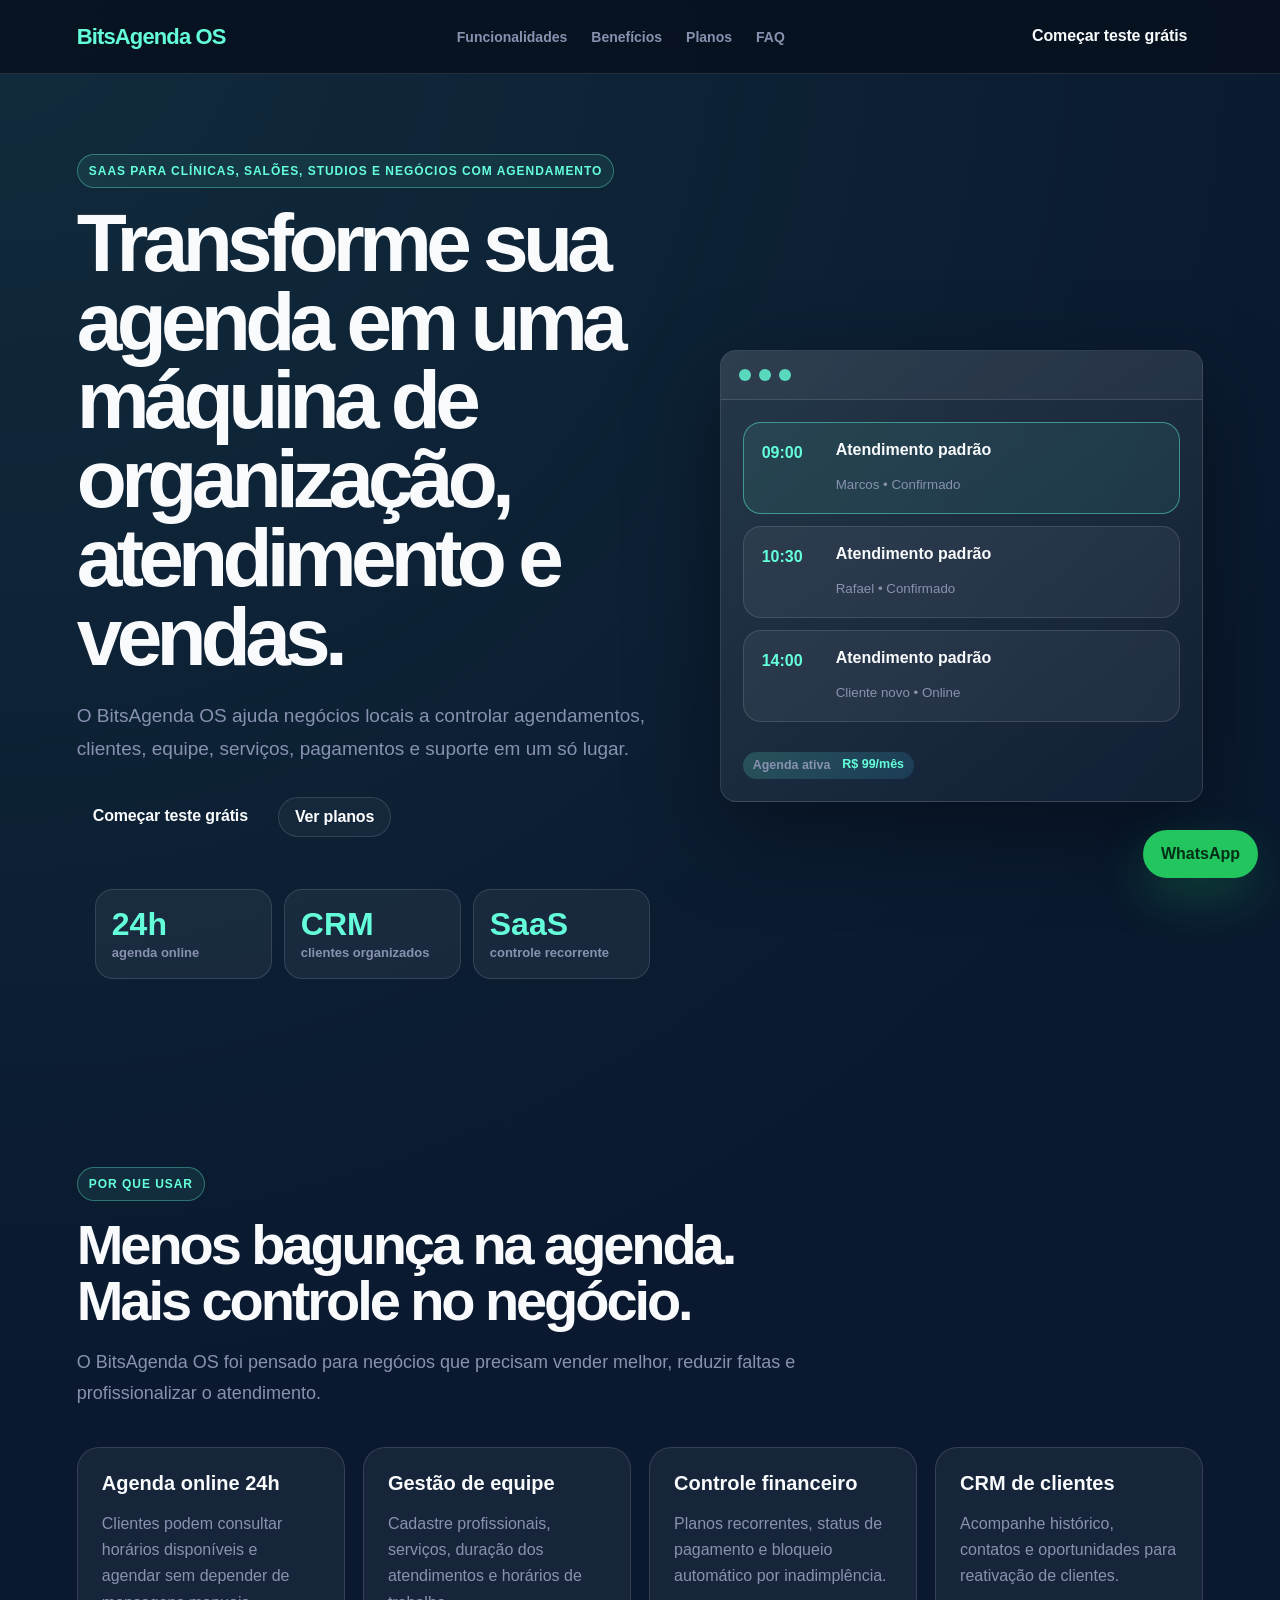
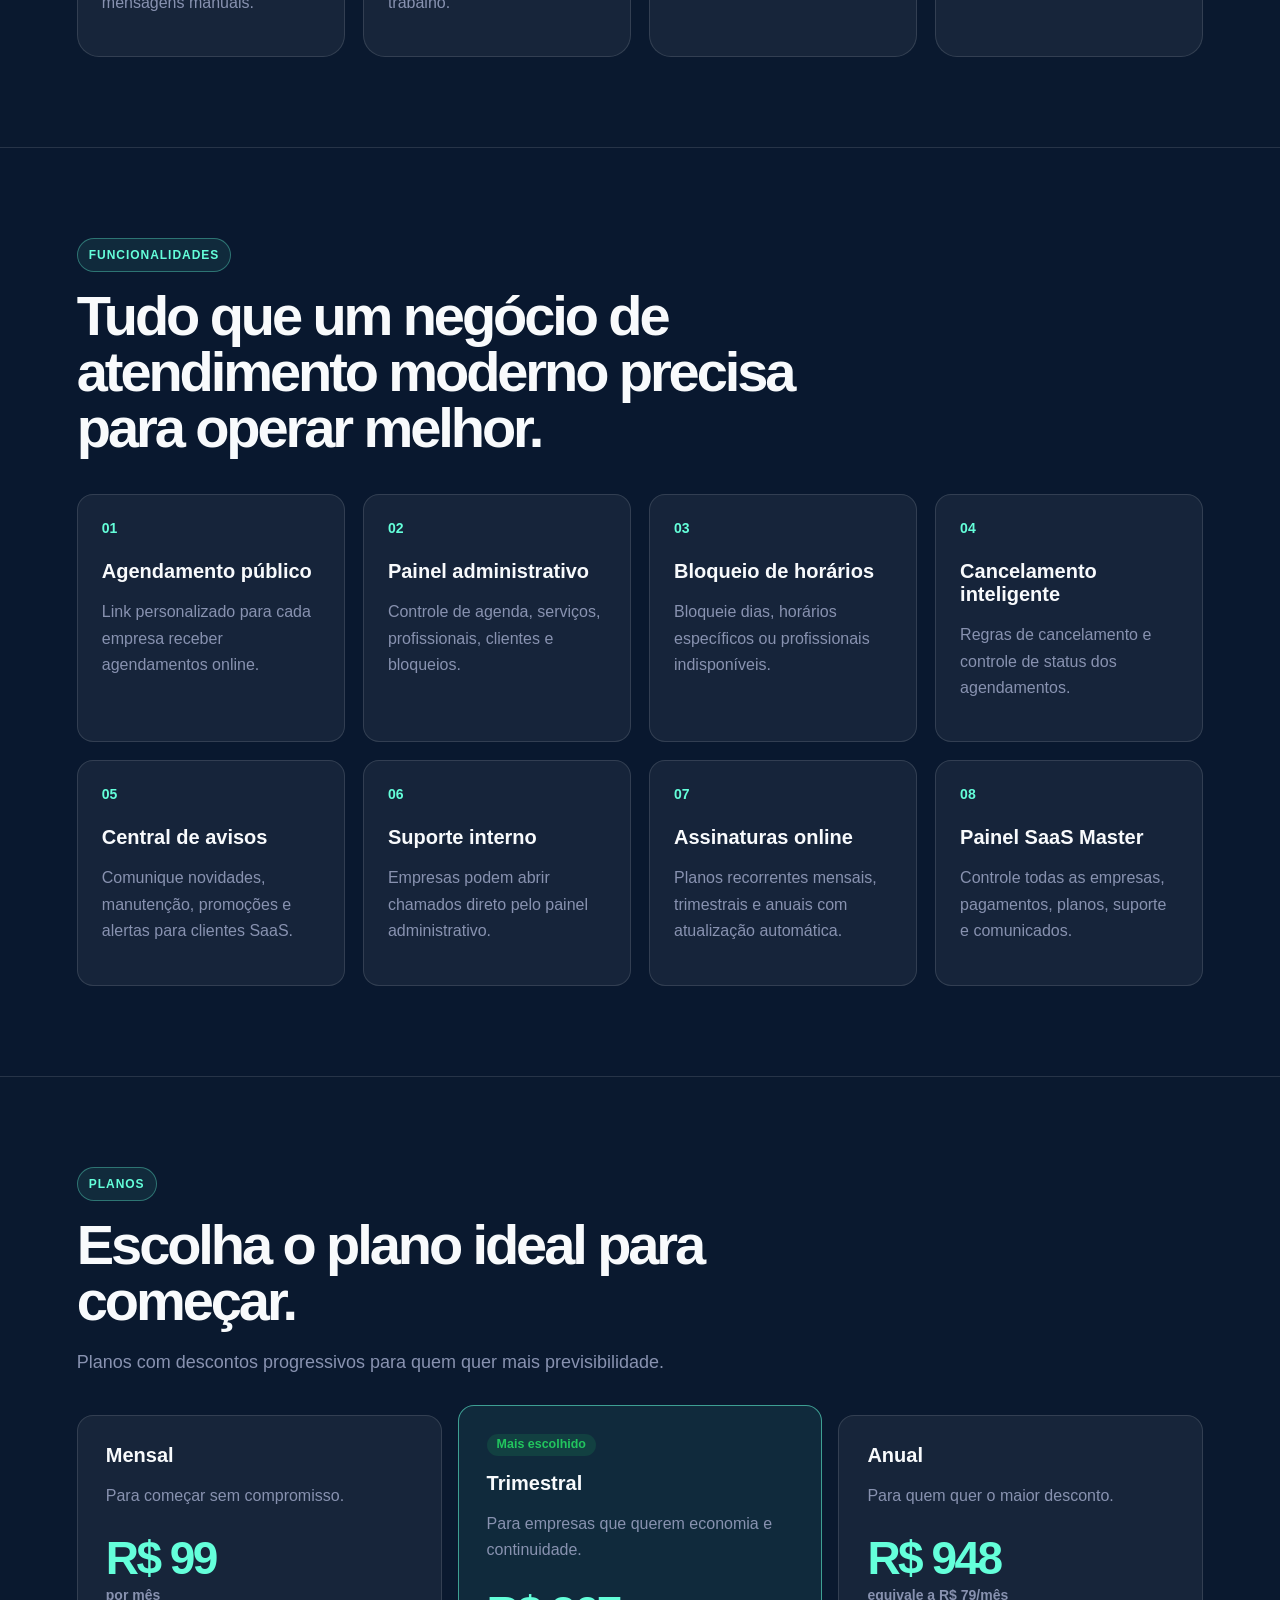
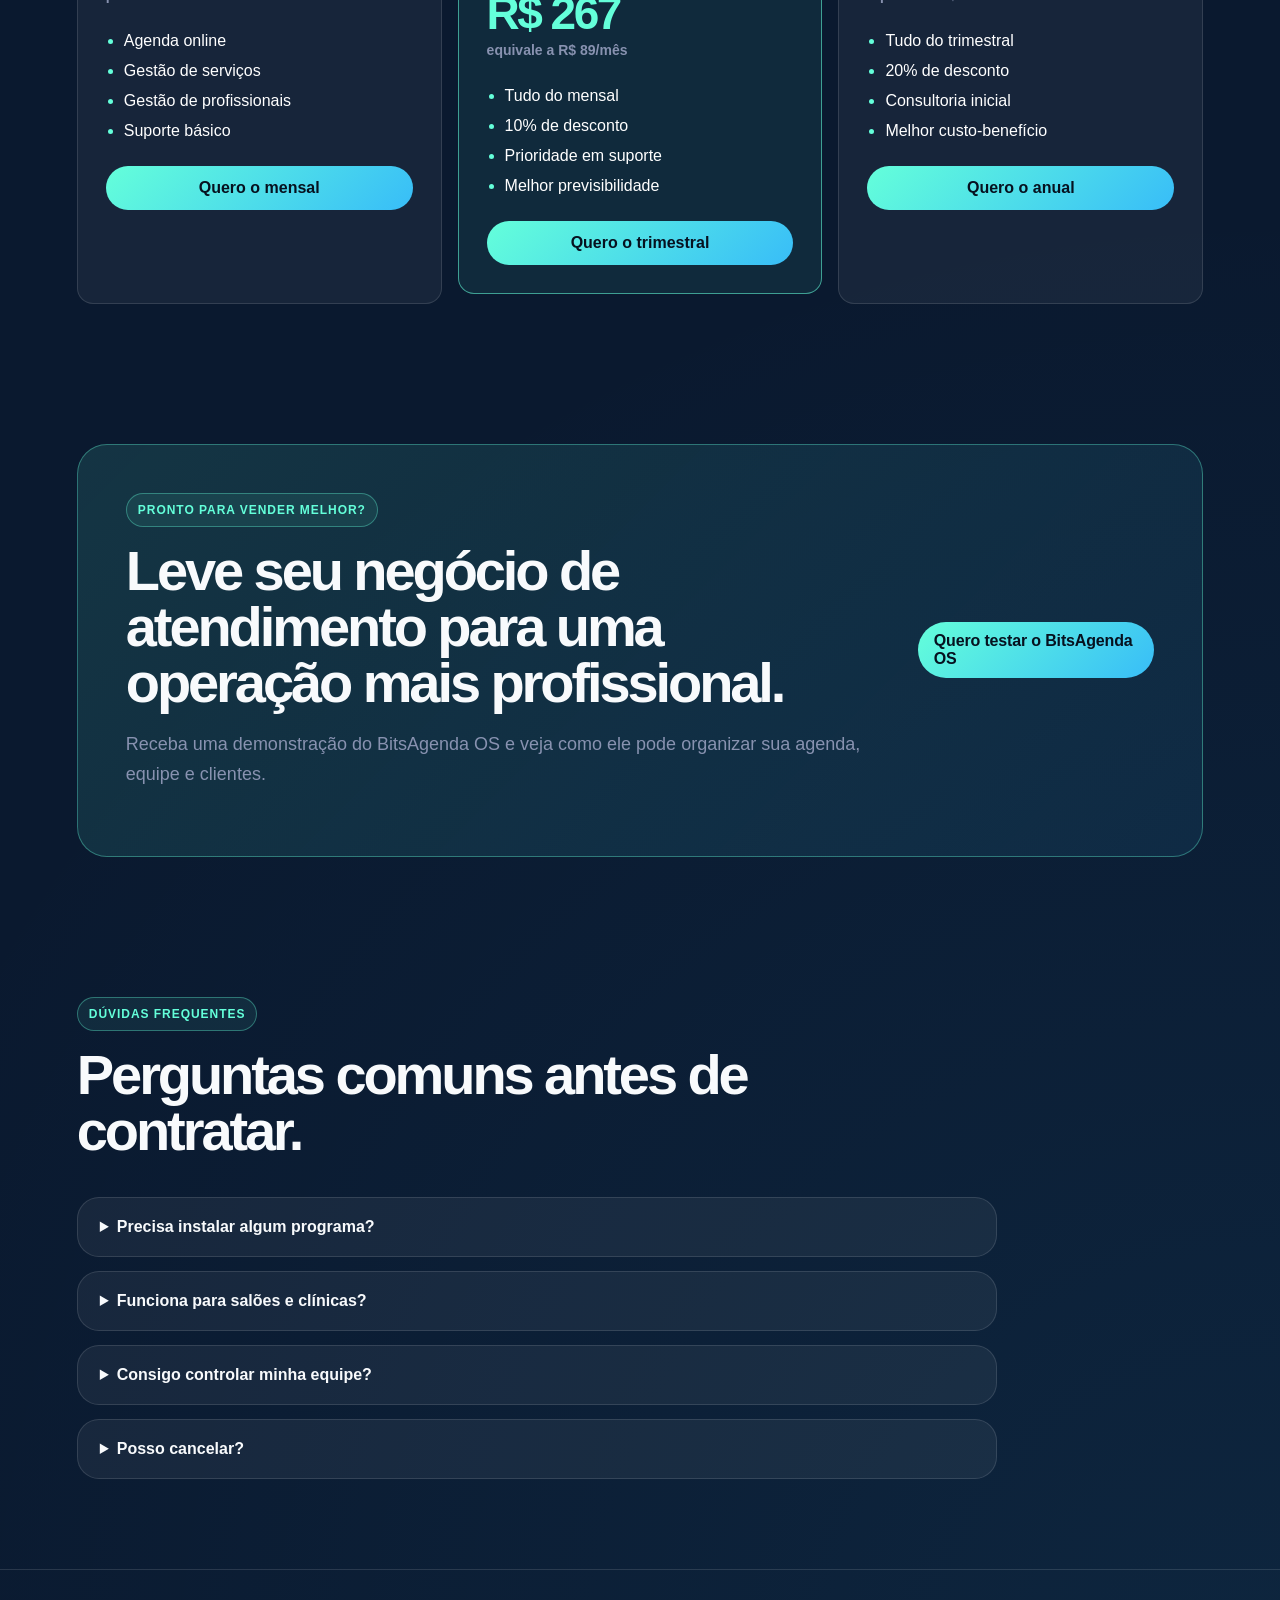
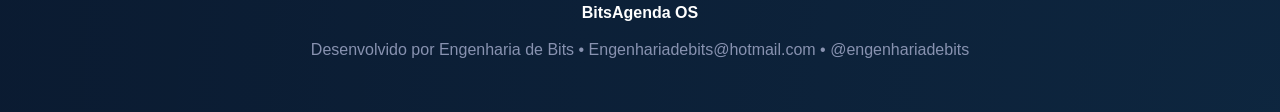
==== commit ccacc413: "feat: adiciona cadastro publico com teste gratis" ====
--- a/frontend/index.html
+++ b/frontend/index.html
@@ -55,13 +55,9 @@
         </nav>
 
         <div class="landing-header-acoes">
-            <a
-                class="btn-header"
-                href="https://wa.me/5581988996085?text=Ol%C3%A1%2C%20quero%20conhecer%20o%20BitsAgenda%20OS"
-                target="_blank"
-                rel="noopener noreferrer"
-            >
-                Falar no WhatsApp
+            <a href="./cadastro.html" class="btn-primary">
+
+                Começar teste grátis
             </a>
 
             <button
@@ -92,13 +88,9 @@
                 </p>
 
                 <div class="hero-acoes">
-                    <a
-                        class="btn-principal"
-                        href="https://wa.me/5581988996085?text=Ol%C3%A1%2C%20quero%20uma%20demonstra%C3%A7%C3%A3o%20do%20BitsAgenda%20OS"
-                        target="_blank"
-                        rel="noopener noreferrer"
-                    >
-                        Quero uma demonstração
+                    <a href="./cadastro.html" class="btn-primary">
+
+                        Começar teste grátis
                     </a>
 
                     <a class="btn-secundario" href="#planos">
@@ -285,7 +277,7 @@
                     </ul>
 
                     <a
-                        href="https://wa.me/5581988996085?text=Quero%20assinar%20o%20plano%20mensal%20do%20BitsAgenda%20OS"
+                        href="./cadastro.html"
                         target="_blank"
                         rel="noopener noreferrer"
                     >
@@ -310,7 +302,7 @@
                     </ul>
 
                     <a
-                        href="https://wa.me/5581988996085?text=Quero%20assinar%20o%20plano%20trimestral%20do%2BitsAgenda%20OS"
+                        href="./cadastro.html"
                         target="_blank"
                         rel="noopener noreferrer"
                     >
@@ -333,7 +325,7 @@
                     </ul>
 
                     <a
-                        href="https://wa.me/5581988996085?text=Quero%20assinar%20o%20plano%20anual%20do%20BitsAgenda%20OS"
+                        href="./cadastro.html"
                         target="_blank"
                         rel="noopener noreferrer"
                     >
@@ -355,7 +347,7 @@
 
             <a
                 class="btn-principal"
-                href="https://wa.me/5581988996085?text=Ol%C3%A1%2C%20quero%20testar%20o%20BitsAgenda%20OS"
+                href="./cadastro.html"
                 target="_blank"
                 rel="noopener noreferrer"
             >
--- a/frontend/css/pwa.css
+++ b/frontend/css/pwa.css
@@ -85,3 +85,263 @@
     overscroll-behavior-y: contain;
   }
 }
+
+.offline-page {
+    min-height: 100vh;
+    display: grid;
+    place-items: center;
+    padding: 24px;
+    background:
+        radial-gradient(circle at top left, rgba(100, 255, 218, 0.12), transparent 32%),
+        radial-gradient(circle at bottom right, rgba(56, 189, 248, 0.10), transparent 34%),
+        #0A192F;
+    color: #f8fafc;
+}
+
+.offline-card {
+    width: min(100%, 520px);
+    padding: 32px;
+    border: 1px solid rgba(100, 255, 218, 0.28);
+    border-radius: 28px;
+    background: rgba(15, 23, 42, 0.88);
+    box-shadow: 0 24px 70px rgba(0, 0, 0, 0.35);
+    text-align: center;
+}
+
+.offline-badge {
+    display: inline-flex;
+    align-items: center;
+    justify-content: center;
+    margin-bottom: 18px;
+    padding: 7px 14px;
+    border-radius: 999px;
+    background: rgba(100, 255, 218, 0.12);
+    color: #64FFDA;
+    font-size: 0.82rem;
+    font-weight: 900;
+    text-transform: uppercase;
+    letter-spacing: 0.08em;
+}
+
+.offline-card h1 {
+    margin: 0 0 14px;
+    font-size: clamp(2rem, 7vw, 3.4rem);
+    line-height: 1;
+    letter-spacing: -0.05em;
+}
+
+.offline-card p {
+    margin: 0 auto 14px;
+    color: #cbd5e1;
+    line-height: 1.6;
+}
+
+.offline-card button,
+.offline-card a {
+    display: inline-flex;
+    align-items: center;
+    justify-content: center;
+    min-height: 44px;
+    margin-top: 12px;
+    padding: 11px 18px;
+    border-radius: 999px;
+    font-weight: 900;
+    text-decoration: none;
+}
+
+.offline-card button {
+    border: none;
+    background: linear-gradient(135deg, #64FFDA, #38bdf8);
+    color: #0A192F;
+    cursor: pointer;
+}
+
+.offline-card a {
+    margin-left: 8px;
+    border: 1px solid rgba(148, 163, 184, 0.28);
+    color: #f8fafc;
+}
+
+@media (max-width: 520px) {
+    .offline-card {
+        padding: 24px;
+    }
+
+    .offline-card button,
+    .offline-card a {
+        width: 100%;
+        margin-left: 0;
+    }
+}
+
+.diagnostico-erro-card {
+    display: grid;
+    gap: 10px;
+    margin-top: 12px;
+    padding: 14px;
+    border: 1px solid rgba(248, 113, 113, 0.35);
+    border-radius: 16px;
+    background: rgba(127, 29, 29, 0.28);
+    color: #fee2e2;
+}
+
+.diagnostico-erro-card strong {
+    color: #fecaca;
+    line-height: 1.35;
+}
+
+.diagnostico-erro-card code {
+    display: block;
+    padding: 10px 12px;
+    border-radius: 12px;
+    background: rgba(15, 23, 42, 0.72);
+    color: #f8fafc;
+    font-size: 0.82rem;
+    line-height: 1.4;
+    word-break: break-all;
+}
+
+.diagnostico-erro-card button {
+    width: fit-content;
+    min-height: 36px;
+    padding: 8px 13px;
+    border: 1px solid rgba(248, 250, 252, 0.22);
+    border-radius: 999px;
+    background: rgba(248, 250, 252, 0.08);
+    color: #f8fafc;
+    font-weight: 800;
+    cursor: pointer;
+}
+
+.diagnostico-erro-card button:hover {
+    background: rgba(248, 250, 252, 0.14);
+}
+
+.cadastro-publico-page {
+    min-height: 100vh;
+    display: grid;
+    place-items: center;
+    padding: 28px;
+    background:
+        radial-gradient(circle at top left, rgba(100, 255, 218, 0.12), transparent 30%),
+        radial-gradient(circle at bottom right, rgba(56, 189, 248, 0.10), transparent 34%),
+        #0A192F;
+    color: #f8fafc;
+}
+
+.cadastro-publico-card {
+    width: min(100%, 760px);
+    padding: 34px;
+    border: 1px solid rgba(100, 255, 218, 0.24);
+    border-radius: 30px;
+    background: rgba(15, 23, 42, 0.90);
+    box-shadow: 0 24px 80px rgba(0, 0, 0, 0.36);
+}
+
+.cadastro-voltar {
+    display: inline-flex;
+    margin-bottom: 18px;
+    color: #cbd5e1;
+    text-decoration: none;
+    font-weight: 800;
+}
+
+.cadastro-publico-card h1 {
+    margin: 0 0 12px;
+    font-size: clamp(2.2rem, 6vw, 4rem);
+    line-height: 0.96;
+    letter-spacing: -0.06em;
+}
+
+.cadastro-publico-card > p {
+    max-width: 620px;
+    margin: 0 0 24px;
+    color: #cbd5e1;
+    line-height: 1.65;
+}
+
+.cadastro-publico-form {
+    display: grid;
+    grid-template-columns: repeat(2, minmax(0, 1fr));
+    gap: 16px;
+}
+
+.cadastro-publico-form label {
+    display: grid;
+    gap: 8px;
+    color: #e2e8f0;
+    font-size: 0.92rem;
+    font-weight: 800;
+}
+
+.cadastro-publico-form input,
+.cadastro-publico-form select {
+    width: 100%;
+    min-height: 46px;
+    padding: 11px 13px;
+    border: 1px solid rgba(148, 163, 184, 0.22);
+    border-radius: 14px;
+    background: rgba(15, 23, 42, 0.78);
+    color: #f8fafc;
+    outline: none;
+}
+
+.cadastro-publico-form input:focus,
+.cadastro-publico-form select:focus {
+    border-color: rgba(100, 255, 218, 0.75);
+    box-shadow: 0 0 0 3px rgba(100, 255, 218, 0.12);
+}
+
+.cadastro-publico-form button {
+    grid-column: 1 / -1;
+    min-height: 48px;
+    border: none;
+    border-radius: 999px;
+    background: linear-gradient(135deg, #64FFDA, #38bdf8);
+    color: #0A192F;
+    font-weight: 950;
+    cursor: pointer;
+}
+
+.cadastro-publico-form button:disabled {
+    opacity: 0.65;
+    cursor: wait;
+}
+
+.cadastro-publico-mensagem {
+    grid-column: 1 / -1;
+    display: none;
+    margin: 0;
+    padding: 12px 14px;
+    border-radius: 14px;
+    font-weight: 800;
+    line-height: 1.45;
+    white-space: pre-line;
+}
+
+.cadastro-publico-mensagem.erro {
+    border: 1px solid rgba(248, 113, 113, 0.38);
+    background: rgba(127, 29, 29, 0.28);
+    color: #fecaca;
+}
+
+.cadastro-publico-mensagem.sucesso {
+    border: 1px solid rgba(34, 197, 94, 0.38);
+    background: rgba(20, 83, 45, 0.30);
+    color: #bbf7d0;
+}
+
+@media (max-width: 720px) {
+    .cadastro-publico-page {
+        padding: 18px;
+    }
+
+    .cadastro-publico-card {
+        padding: 24px;
+        border-radius: 24px;
+    }
+
+    .cadastro-publico-form {
+        grid-template-columns: 1fr;
+    }
+}
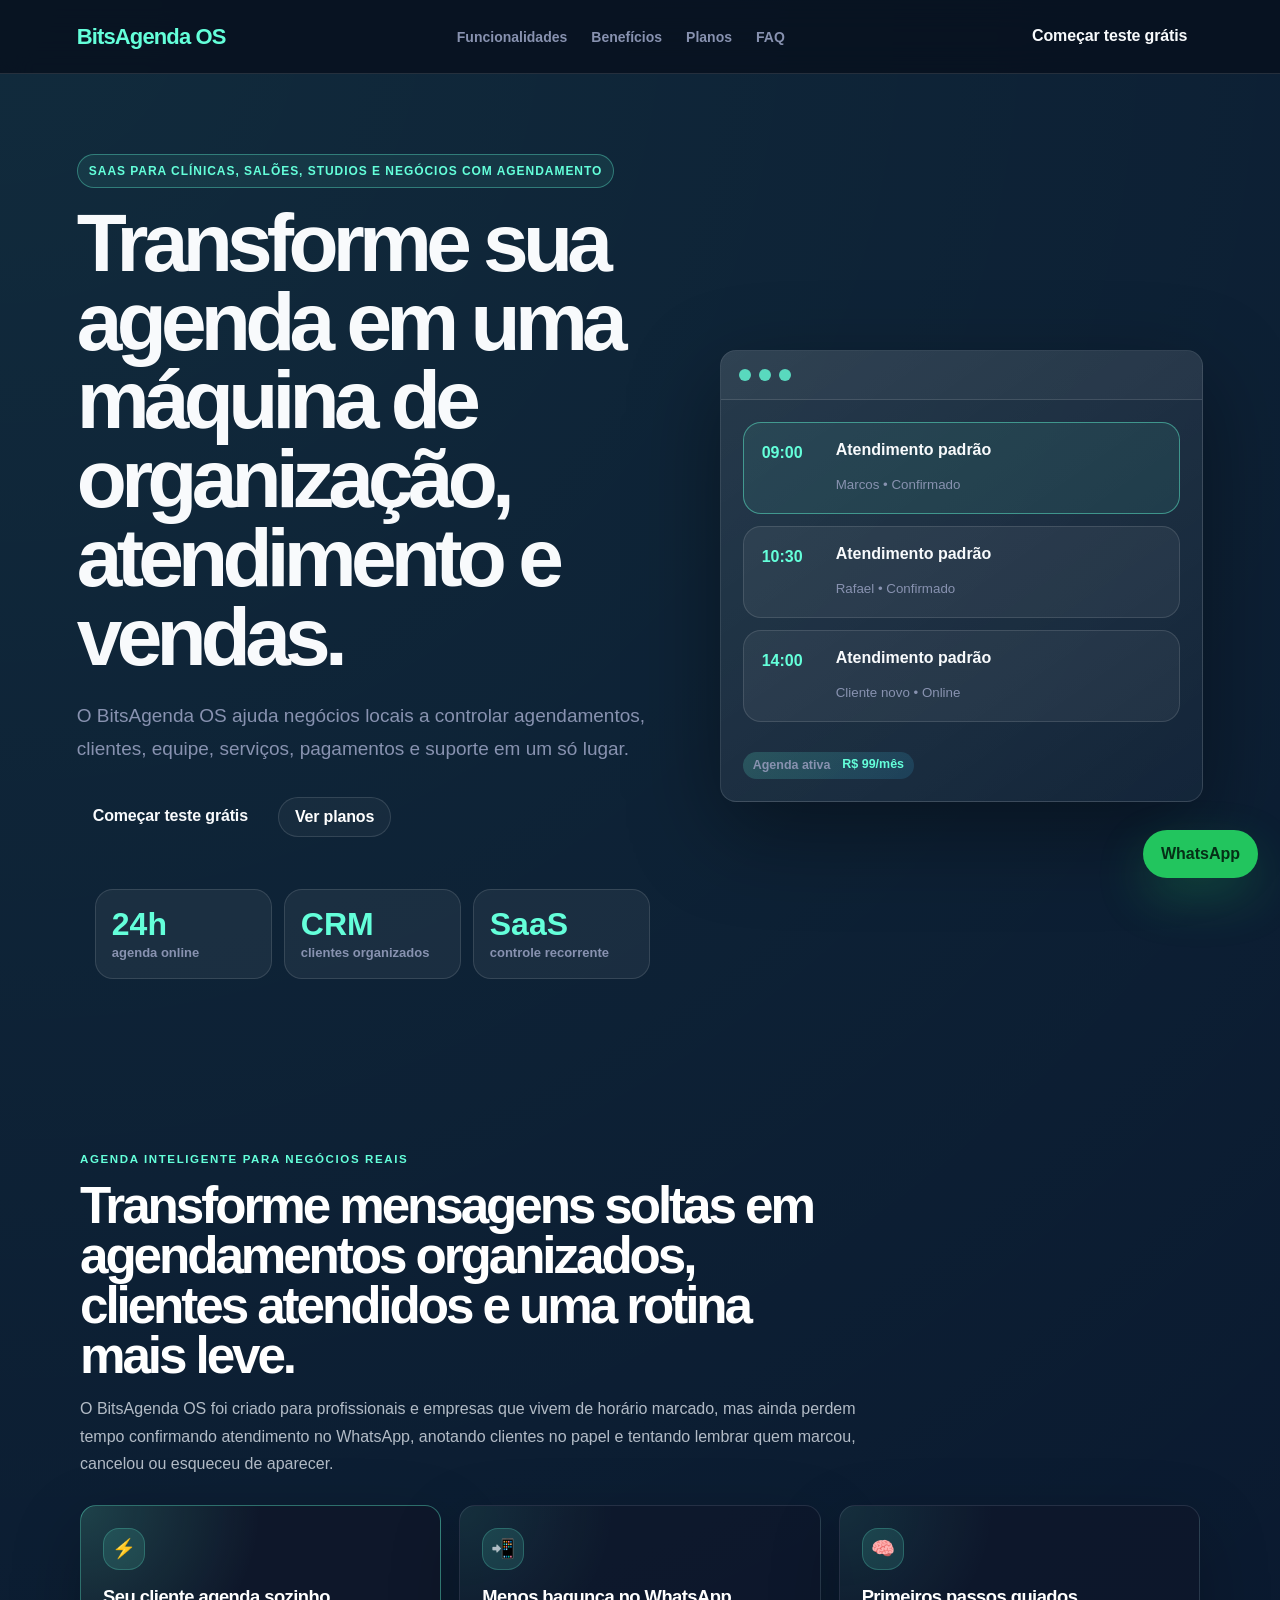
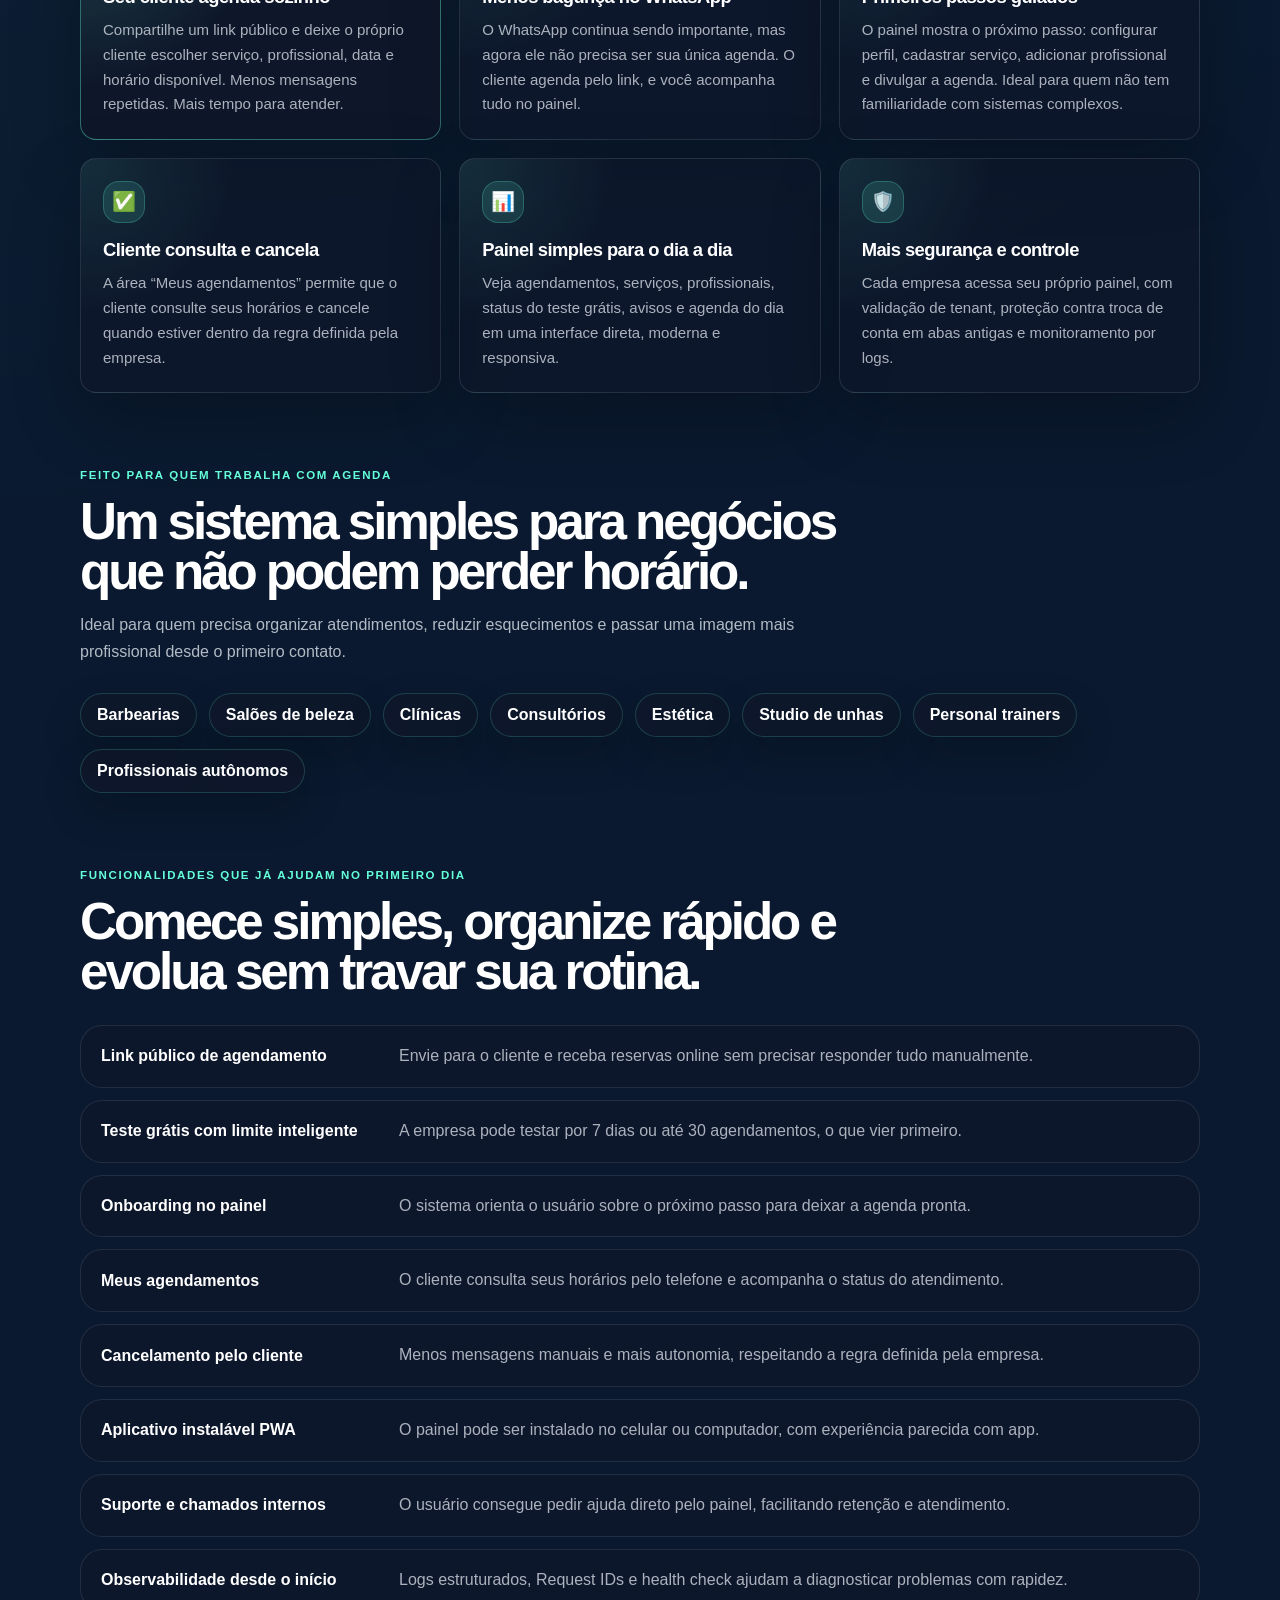
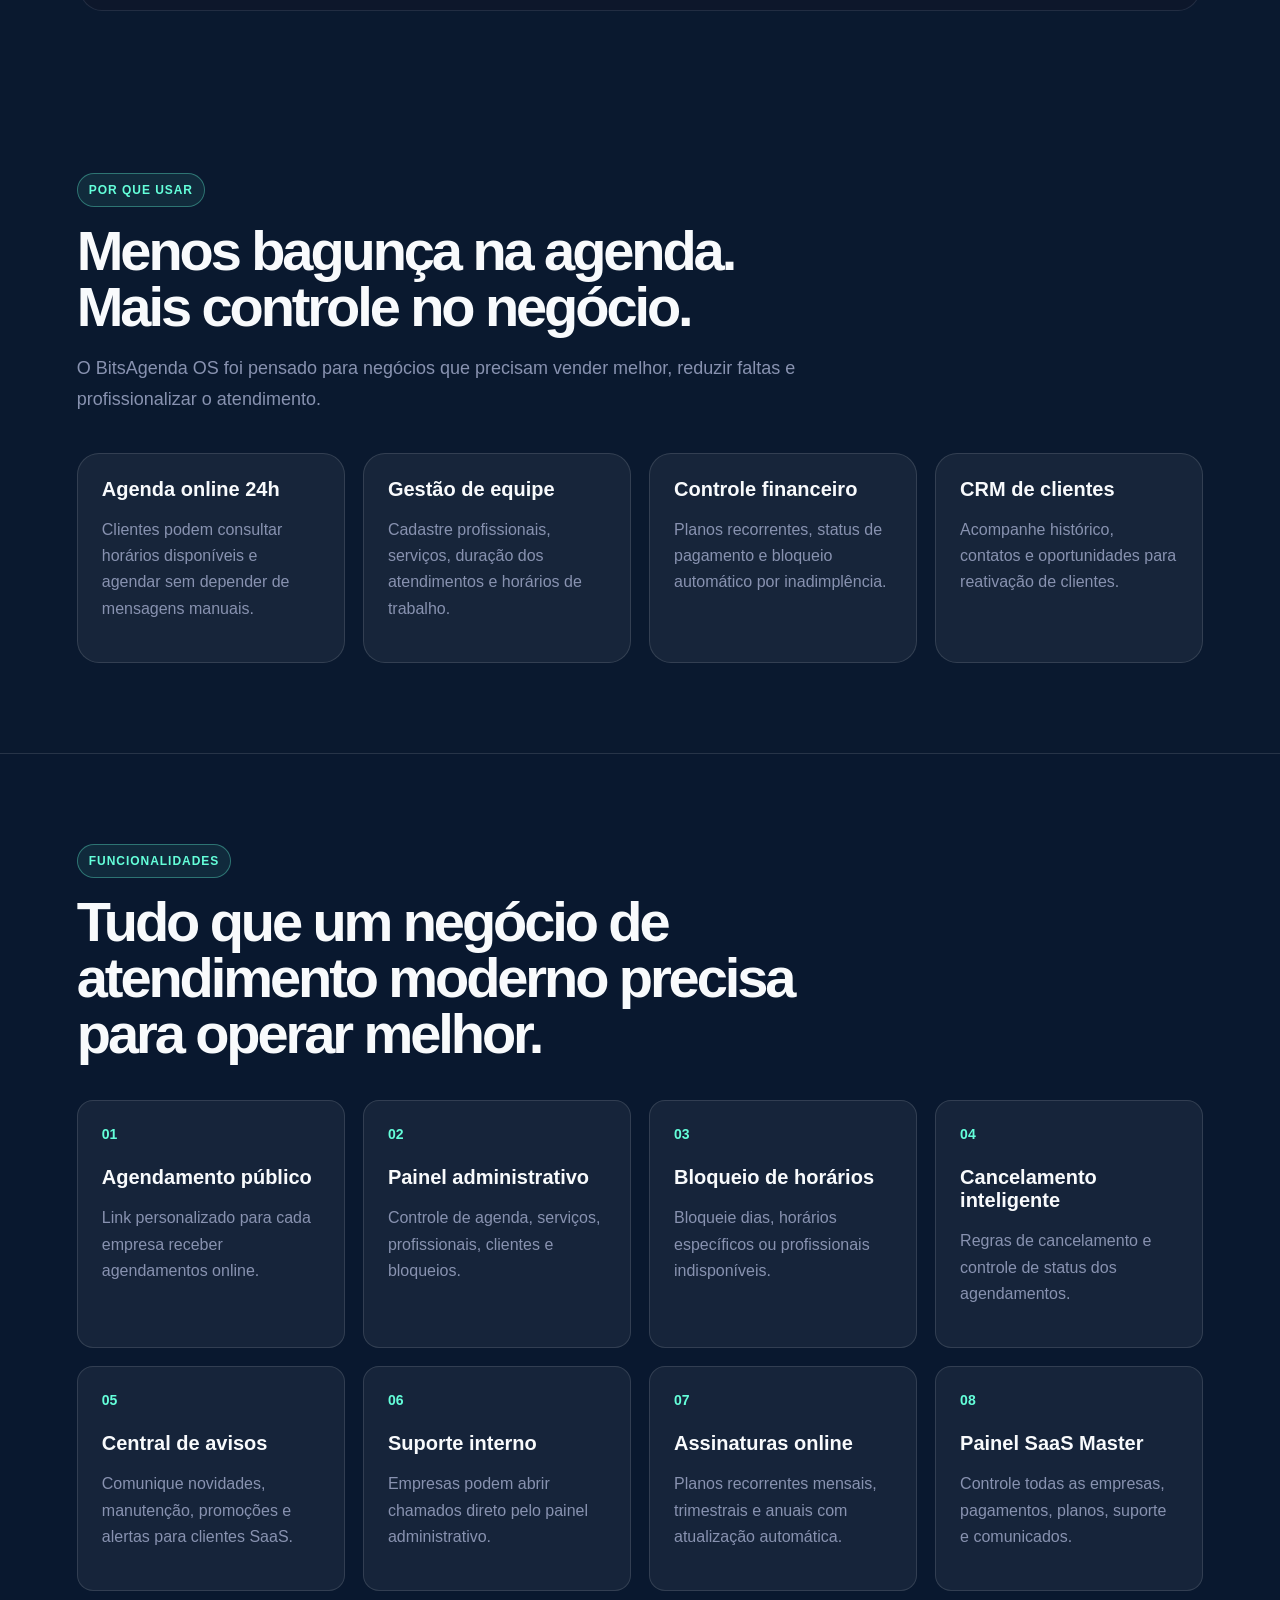
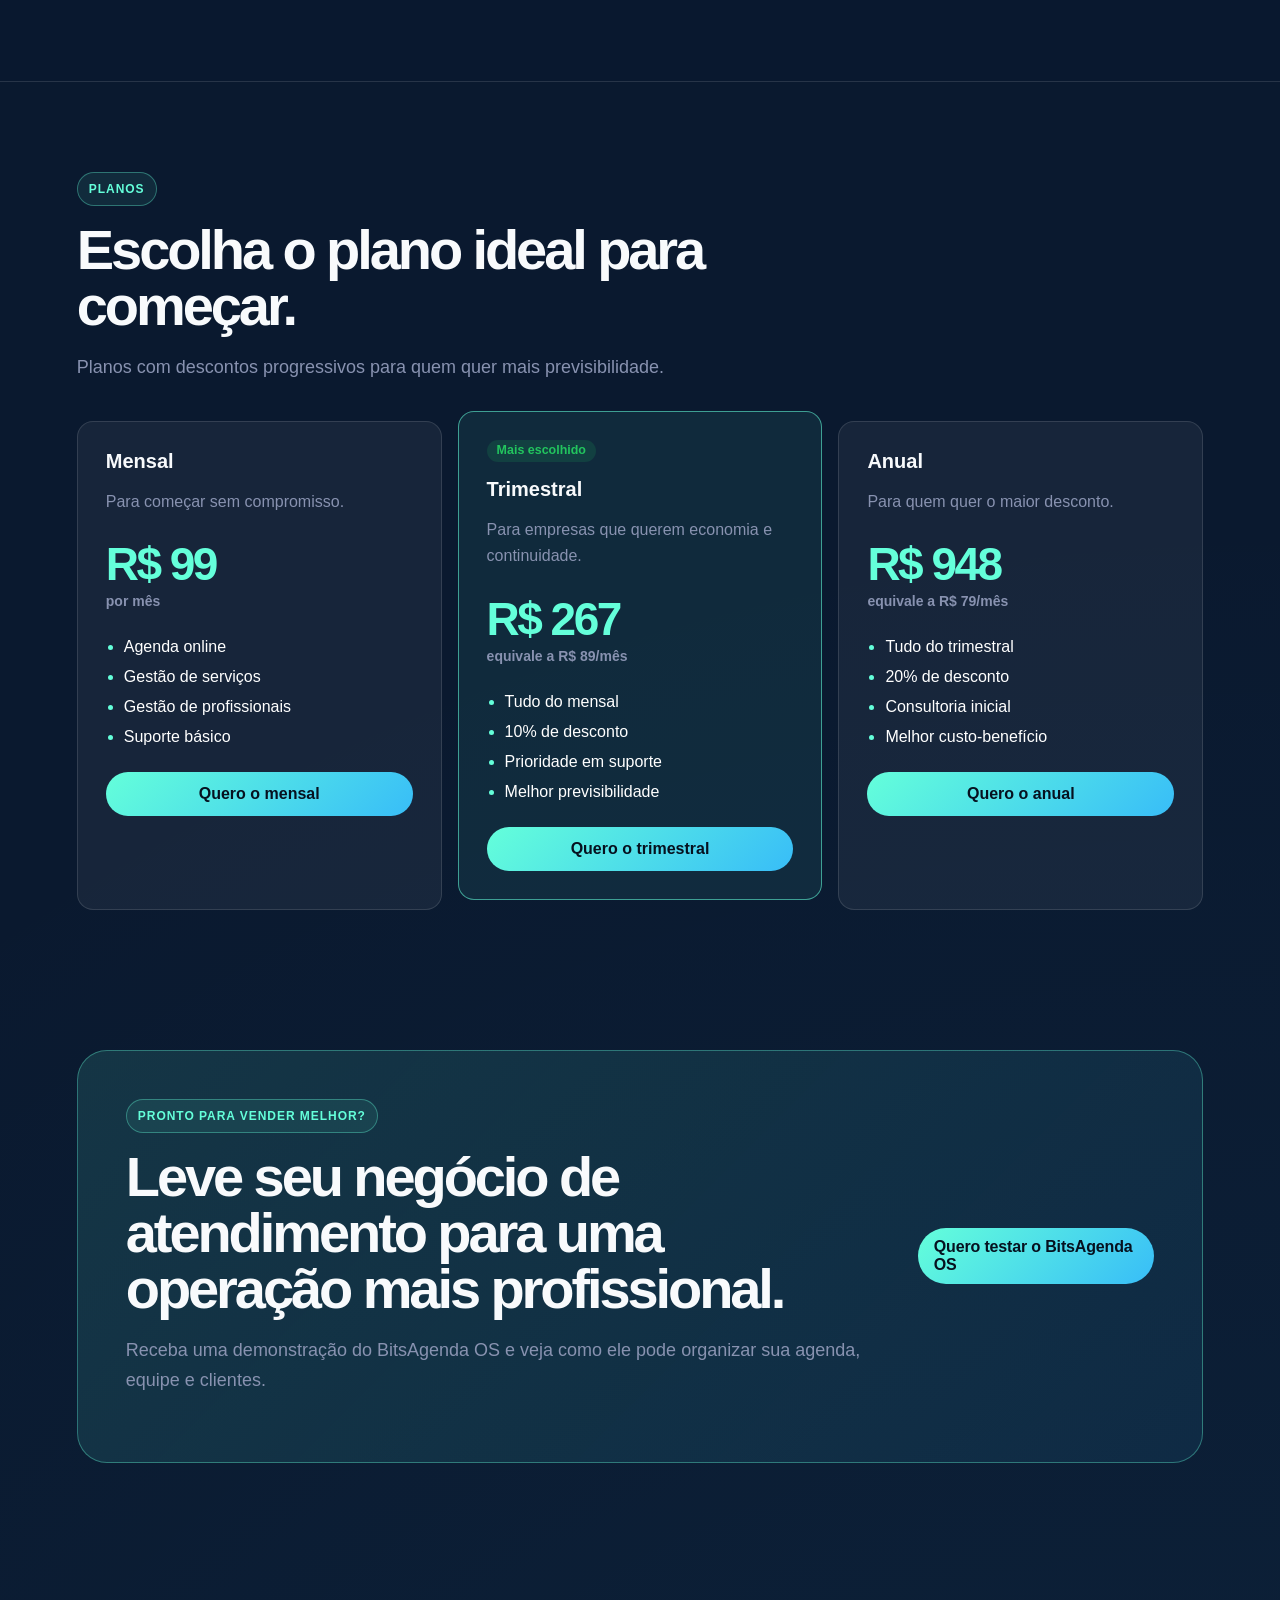
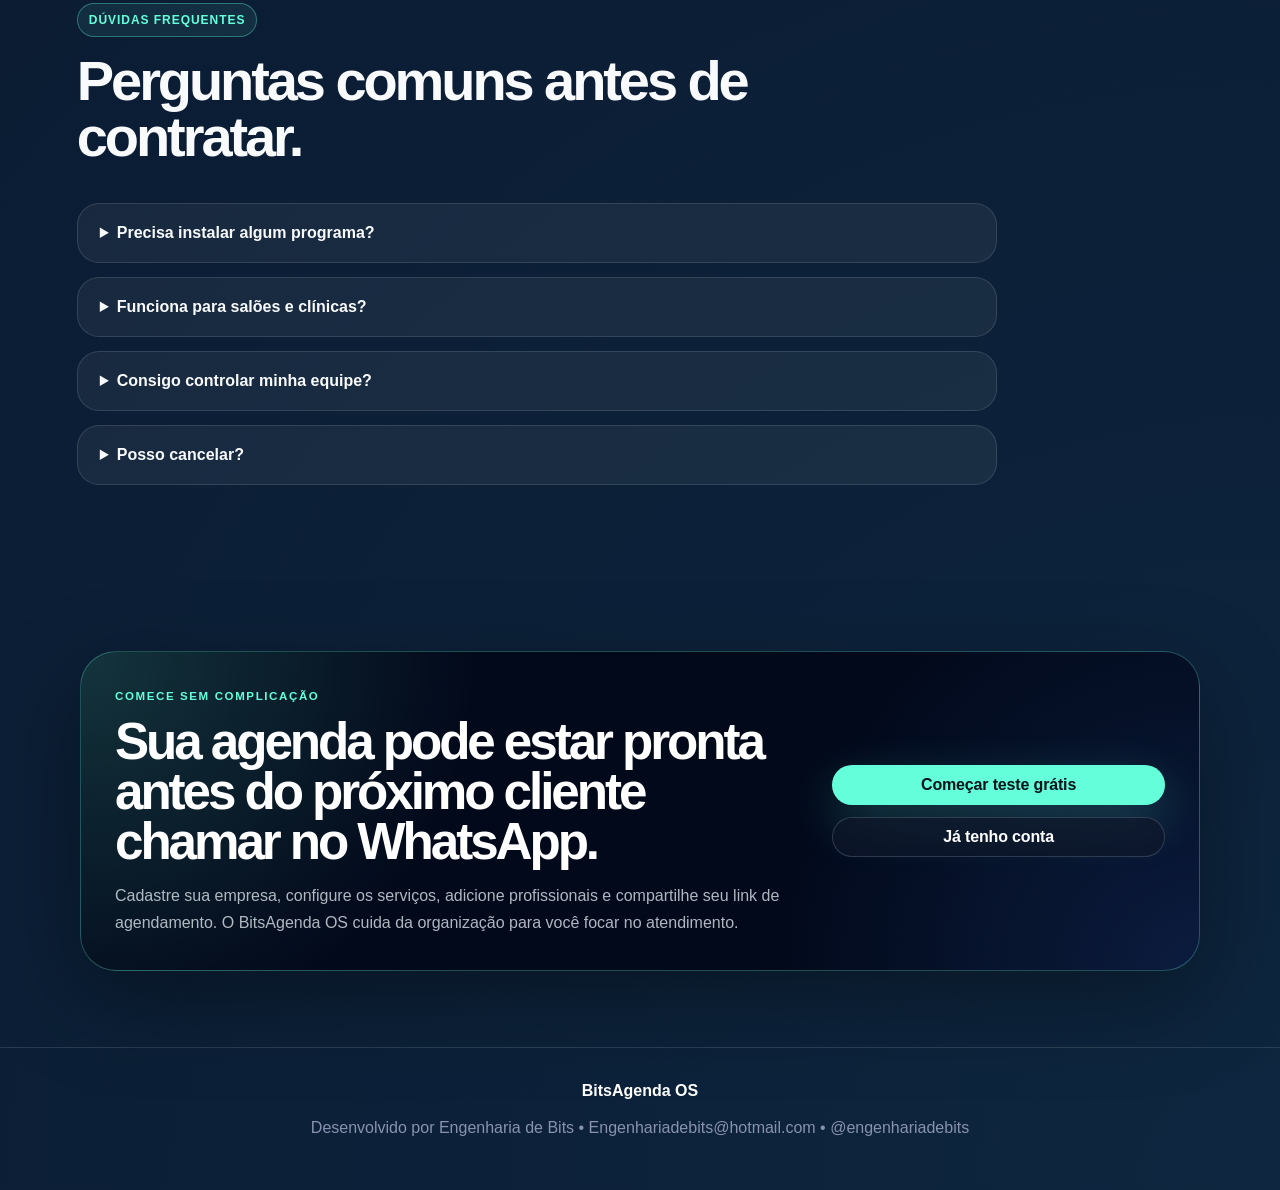
==== commit 717df238: "feat: atualiza landing com novas funcionalidades" ====
--- a/frontend/index.html
+++ b/frontend/index.html
@@ -55,7 +55,7 @@
         </nav>
 
         <div class="landing-header-acoes">
-            <a href="./cadastro.html" class="btn-primary">
+            <a href="./cadastro.html?plano=teste" class="btn-primary">
 
                 Começar teste grátis
             </a>
@@ -88,7 +88,7 @@
                 </p>
 
                 <div class="hero-acoes">
-                    <a href="./cadastro.html" class="btn-primary">
+                    <a href="./cadastro.html?plano=teste" class="btn-primary">
 
                         Começar teste grátis
                     </a>
@@ -146,6 +146,177 @@
                         <span>Agenda ativa</span>
                         <strong>R$ 99/mês</strong>
                     </div>
+                </div>
+            </div>
+        </section>
+
+        <section class="landing-section landing-impacto">
+            <div class="landing-section-header">
+                <span class="landing-kicker">Agenda inteligente para negócios reais</span>
+
+                <h2>
+                    Transforme mensagens soltas em agendamentos organizados,
+                    clientes atendidos e uma rotina mais leve.
+                </h2>
+
+                <p>
+                    O BitsAgenda OS foi criado para profissionais e empresas que vivem de horário marcado,
+                    mas ainda perdem tempo confirmando atendimento no WhatsApp, anotando clientes no papel
+                    e tentando lembrar quem marcou, cancelou ou esqueceu de aparecer.
+                </p>
+            </div>
+
+            <div class="impacto-grid">
+                <article class="impacto-card destaque">
+                    <span class="impacto-icone">⚡</span>
+                    <h3>Seu cliente agenda sozinho</h3>
+                    <p>
+                        Compartilhe um link público e deixe o próprio cliente escolher serviço,
+                        profissional, data e horário disponível. Menos mensagens repetidas.
+                        Mais tempo para atender.
+                    </p>
+                </article>
+
+                <article class="impacto-card">
+                    <span class="impacto-icone">📲</span>
+                    <h3>Menos bagunça no WhatsApp</h3>
+                    <p>
+                        O WhatsApp continua sendo importante, mas agora ele não precisa ser sua única agenda.
+                        O cliente agenda pelo link, e você acompanha tudo no painel.
+                    </p>
+                </article>
+
+                <article class="impacto-card">
+                    <span class="impacto-icone">🧠</span>
+                    <h3>Primeiros passos guiados</h3>
+                    <p>
+                        O painel mostra o próximo passo: configurar perfil, cadastrar serviço,
+                        adicionar profissional e divulgar a agenda. Ideal para quem não tem familiaridade
+                        com sistemas complexos.
+                    </p>
+                </article>
+
+                <article class="impacto-card">
+                    <span class="impacto-icone">✅</span>
+                    <h3>Cliente consulta e cancela</h3>
+                    <p>
+                        A área “Meus agendamentos” permite que o cliente consulte seus horários
+                        e cancele quando estiver dentro da regra definida pela empresa.
+                    </p>
+                </article>
+
+                <article class="impacto-card">
+                    <span class="impacto-icone">📊</span>
+                    <h3>Painel simples para o dia a dia</h3>
+                    <p>
+                        Veja agendamentos, serviços, profissionais, status do teste grátis,
+                        avisos e agenda do dia em uma interface direta, moderna e responsiva.
+                    </p>
+                </article>
+
+                <article class="impacto-card">
+                    <span class="impacto-icone">🛡️</span>
+                    <h3>Mais segurança e controle</h3>
+                    <p>
+                        Cada empresa acessa seu próprio painel, com validação de tenant,
+                        proteção contra troca de conta em abas antigas e monitoramento por logs.
+                    </p>
+                </article>
+            </div>
+        </section>
+
+    
+
+        <section class="landing-section landing-nichos">
+            <div class="landing-section-header">
+                <span class="landing-kicker">Feito para quem trabalha com agenda</span>
+
+                <h2>
+                    Um sistema simples para negócios que não podem perder horário.
+                </h2>
+
+                <p>
+                    Ideal para quem precisa organizar atendimentos, reduzir esquecimentos
+                    e passar uma imagem mais profissional desde o primeiro contato.
+                </p>
+            </div>
+
+            <div class="nichos-grid">
+                <div class="nicho-pill">Barbearias</div>
+                <div class="nicho-pill">Salões de beleza</div>
+                <div class="nicho-pill">Clínicas</div>
+                <div class="nicho-pill">Consultórios</div>
+                <div class="nicho-pill">Estética</div>
+                <div class="nicho-pill">Studio de unhas</div>
+                <div class="nicho-pill">Personal trainers</div>
+                <div class="nicho-pill">Profissionais autônomos</div>
+            </div>
+        </section>
+
+        <section class="landing-section landing-funcionalidades">
+            <div class="landing-section-header">
+                <span class="landing-kicker">Funcionalidades que já ajudam no primeiro dia</span>
+
+                <h2>
+                    Comece simples, organize rápido e evolua sem travar sua rotina.
+                </h2>
+            </div>
+
+            <div class="funcionalidades-lista">
+                <div class="funcionalidade-linha">
+                    <strong>Link público de agendamento</strong>
+                    <span>
+                        Envie para o cliente e receba reservas online sem precisar responder tudo manualmente.
+                    </span>
+                </div>
+
+                <div class="funcionalidade-linha">
+                    <strong>Teste grátis com limite inteligente</strong>
+                    <span>
+                        A empresa pode testar por 7 dias ou até 30 agendamentos, o que vier primeiro.
+                    </span>
+                </div>
+
+                <div class="funcionalidade-linha">
+                    <strong>Onboarding no painel</strong>
+                    <span>
+                        O sistema orienta o usuário sobre o próximo passo para deixar a agenda pronta.
+                    </span>
+                </div>
+
+                <div class="funcionalidade-linha">
+                    <strong>Meus agendamentos</strong>
+                    <span>
+                        O cliente consulta seus horários pelo telefone e acompanha o status do atendimento.
+                    </span>
+                </div>
+
+                <div class="funcionalidade-linha">
+                    <strong>Cancelamento pelo cliente</strong>
+                    <span>
+                        Menos mensagens manuais e mais autonomia, respeitando a regra definida pela empresa.
+                    </span>
+                </div>
+
+                <div class="funcionalidade-linha">
+                    <strong>Aplicativo instalável PWA</strong>
+                    <span>
+                        O painel pode ser instalado no celular ou computador, com experiência parecida com app.
+                    </span>
+                </div>
+
+                <div class="funcionalidade-linha">
+                    <strong>Suporte e chamados internos</strong>
+                    <span>
+                        O usuário consegue pedir ajuda direto pelo painel, facilitando retenção e atendimento.
+                    </span>
+                </div>
+
+                <div class="funcionalidade-linha">
+                    <strong>Observabilidade desde o início</strong>
+                    <span>
+                        Logs estruturados, Request IDs e health check ajudam a diagnosticar problemas com rapidez.
+                    </span>
                 </div>
             </div>
         </section>
@@ -277,7 +448,7 @@
                     </ul>
 
                     <a
-                        href="./cadastro.html"
+                        href="./cadastro.html?plano=mensal"
                         target="_blank"
                         rel="noopener noreferrer"
                     >
@@ -302,7 +473,7 @@
                     </ul>
 
                     <a
-                        href="./cadastro.html"
+                        href="./cadastro.html?plano=trimestral"
                         target="_blank"
                         rel="noopener noreferrer"
                     >
@@ -325,7 +496,7 @@
                     </ul>
 
                     <a
-                        href="./cadastro.html"
+                        href="./cadastro.html?plano=anual"
                         target="_blank"
                         rel="noopener noreferrer"
                     >
@@ -347,7 +518,7 @@
 
             <a
                 class="btn-principal"
-                href="./cadastro.html"
+                href="./cadastro.html?plano=teste"
                 target="_blank"
                 rel="noopener noreferrer"
             >
@@ -395,6 +566,32 @@
             </div>
         </section>
     </main>
+
+    <section class="landing-cta-final">
+        <div>
+            <span class="landing-kicker">Comece sem complicação</span>
+
+            <h2>
+                Sua agenda pode estar pronta antes do próximo cliente chamar no WhatsApp.
+            </h2>
+
+            <p>
+                Cadastre sua empresa, configure os serviços, adicione profissionais
+                e compartilhe seu link de agendamento. O BitsAgenda OS cuida da organização
+                para você focar no atendimento.
+            </p>
+        </div>
+
+        <div class="landing-cta-acoes">
+            <a href="./cadastro.html?plano=teste" class="btn-landing-primary">
+                Começar teste grátis
+            </a>
+
+            <a href="./admin.html" class="btn-landing-secondary">
+                Já tenho conta
+            </a>
+        </div>
+    </section>
 
     <footer class="landing-footer">
         <strong>BitsAgenda OS</strong>
--- a/frontend/css/landing.css
+++ b/frontend/css/landing.css
@@ -533,4 +533,215 @@
     .hero-metricas {
         grid-template-columns: 1fr;
     }
-}+}
+
+/* =========================================================
+   LANDING — BITSAGENDA OS FUNCIONALIDADES NOVAS
+========================================================= */
+
+.landing-section {
+    width: min(1120px, calc(100% - 32px));
+    margin: 72px auto;
+}
+
+.landing-section-header {
+    max-width: 780px;
+    margin-bottom: 28px;
+}
+
+.landing-kicker {
+    display: inline-flex;
+    margin-bottom: 12px;
+    color: #64FFDA;
+    font-size: 0.72rem;
+    font-weight: 900;
+    text-transform: uppercase;
+    letter-spacing: 0.14em;
+}
+
+.landing-section-header h2,
+.landing-cta-final h2 {
+    margin: 0 0 14px;
+    color: #ffffff;
+    font-size: clamp(2rem, 4vw, 3.5rem);
+    line-height: 0.98;
+    letter-spacing: -0.06em;
+}
+
+.landing-section-header p,
+.landing-cta-final p {
+    margin: 0;
+    color: rgba(226, 232, 240, 0.78);
+    font-size: 1rem;
+    line-height: 1.7;
+}
+
+.impacto-grid {
+    display: grid;
+    grid-template-columns: repeat(3, minmax(0, 1fr));
+    gap: 18px;
+}
+
+.impacto-card {
+    padding: 22px;
+    border-radius: 28px;
+    border: 1px solid rgba(148, 163, 184, 0.18);
+    background:
+        radial-gradient(
+            circle at top left,
+            rgba(100, 255, 218, 0.10),
+            transparent 36%
+        ),
+        rgba(15, 23, 42, 0.72);
+    box-shadow: 0 24px 70px rgba(0, 0, 0, 0.24);
+}
+
+.impacto-card.destaque {
+    border-color: rgba(100, 255, 218, 0.38);
+    background:
+        radial-gradient(
+            circle at top left,
+            rgba(100, 255, 218, 0.18),
+            transparent 42%
+        ),
+        rgba(15, 23, 42, 0.88);
+}
+
+.impacto-icone {
+    display: inline-flex;
+    align-items: center;
+    justify-content: center;
+    width: 42px;
+    height: 42px;
+    margin-bottom: 16px;
+    border-radius: 16px;
+    background: rgba(100, 255, 218, 0.12);
+    border: 1px solid rgba(100, 255, 218, 0.22);
+    font-size: 1.2rem;
+}
+
+.impacto-card h3 {
+    margin: 0 0 10px;
+    color: #ffffff;
+    font-size: 1.15rem;
+    letter-spacing: -0.03em;
+}
+
+.impacto-card p {
+    margin: 0;
+    color: rgba(226, 232, 240, 0.74);
+    line-height: 1.65;
+    font-size: 0.94rem;
+}
+
+.nichos-grid {
+    display: flex;
+    flex-wrap: wrap;
+    gap: 12px;
+}
+
+.nicho-pill {
+    padding: 12px 16px;
+    border-radius: 999px;
+    color: #ffffff;
+    background: rgba(15, 23, 42, 0.76);
+    border: 1px solid rgba(100, 255, 218, 0.18);
+    font-weight: 800;
+    box-shadow: 0 18px 40px rgba(0, 0, 0, 0.18);
+}
+
+.funcionalidades-lista {
+    display: grid;
+    gap: 12px;
+}
+
+.funcionalidade-linha {
+    display: grid;
+    grid-template-columns: 280px 1fr;
+    gap: 18px;
+    align-items: center;
+    padding: 18px 20px;
+    border-radius: 22px;
+    border: 1px solid rgba(148, 163, 184, 0.16);
+    background: rgba(15, 23, 42, 0.68);
+}
+
+.funcionalidade-linha strong {
+    color: #ffffff;
+    font-size: 1rem;
+}
+
+.funcionalidade-linha span {
+    color: rgba(226, 232, 240, 0.74);
+    line-height: 1.55;
+}
+
+.landing-cta-final {
+    width: min(1120px, calc(100% - 32px));
+    margin: 76px auto;
+    padding: 34px;
+    display: grid;
+    grid-template-columns: 1.35fr 0.65fr;
+    gap: 26px;
+    align-items: center;
+    border-radius: 36px;
+    border: 1px solid rgba(100, 255, 218, 0.28);
+    background:
+        radial-gradient(
+            circle at top left,
+            rgba(100, 255, 218, 0.18),
+            transparent 34%
+        ),
+        radial-gradient(
+            circle at bottom right,
+            rgba(59, 130, 246, 0.16),
+            transparent 36%
+        ),
+        rgba(2, 6, 23, 0.88);
+    box-shadow: 0 30px 90px rgba(0, 0, 0, 0.34);
+}
+
+.landing-cta-acoes {
+    display: grid;
+    gap: 12px;
+}
+
+.btn-landing-primary,
+.btn-landing-secondary {
+    display: inline-flex;
+    justify-content: center;
+    align-items: center;
+    min-height: 48px;
+    padding: 0 18px;
+    border-radius: 999px;
+    font-weight: 900;
+    text-decoration: none;
+}
+
+.btn-landing-primary {
+    color: #03141b;
+    background: #64FFDA;
+    box-shadow: 0 18px 50px rgba(100, 255, 218, 0.22);
+}
+
+.btn-landing-secondary {
+    color: #ffffff;
+    border: 1px solid rgba(148, 163, 184, 0.26);
+    background: rgba(15, 23, 42, 0.72);
+}
+
+@media (max-width: 900px) {
+    .impacto-grid {
+        grid-template-columns: 1fr;
+    }
+
+    .funcionalidade-linha {
+        grid-template-columns: 1fr;
+        gap: 8px;
+    }
+
+    .landing-cta-final {
+        grid-template-columns: 1fr;
+        padding: 26px;
+    }
+}
--- a/frontend/css/pwa.css
+++ b/frontend/css/pwa.css
@@ -345,3 +345,16 @@
         grid-template-columns: 1fr;
     }
 }
+
+.cadastro-plano-selecionado {
+    display: inline-flex;
+    width: fit-content;
+    margin-bottom: 18px;
+    padding: 9px 14px;
+    border: 1px solid rgba(100, 255, 218, 0.32);
+    border-radius: 999px;
+    background: rgba(100, 255, 218, 0.10);
+    color: #64FFDA;
+    font-size: 0.9rem;
+    font-weight: 900;
+}
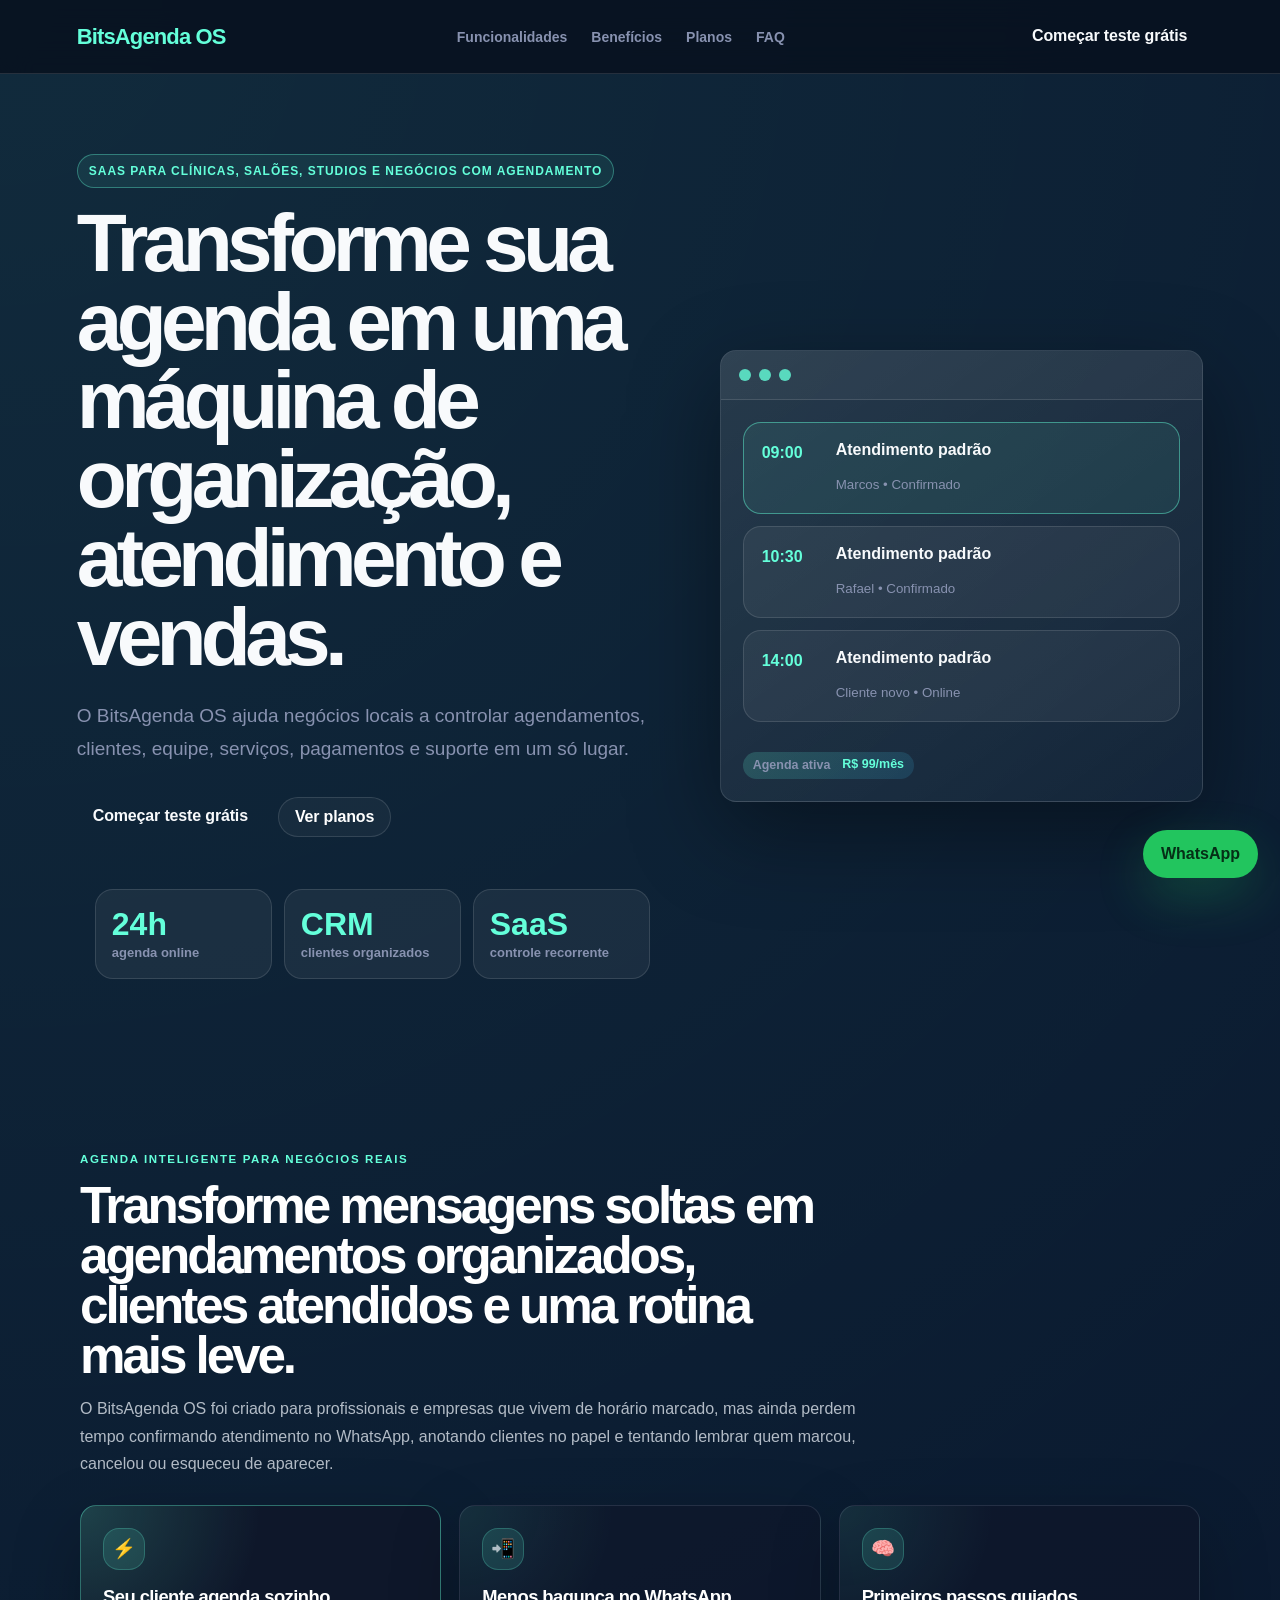
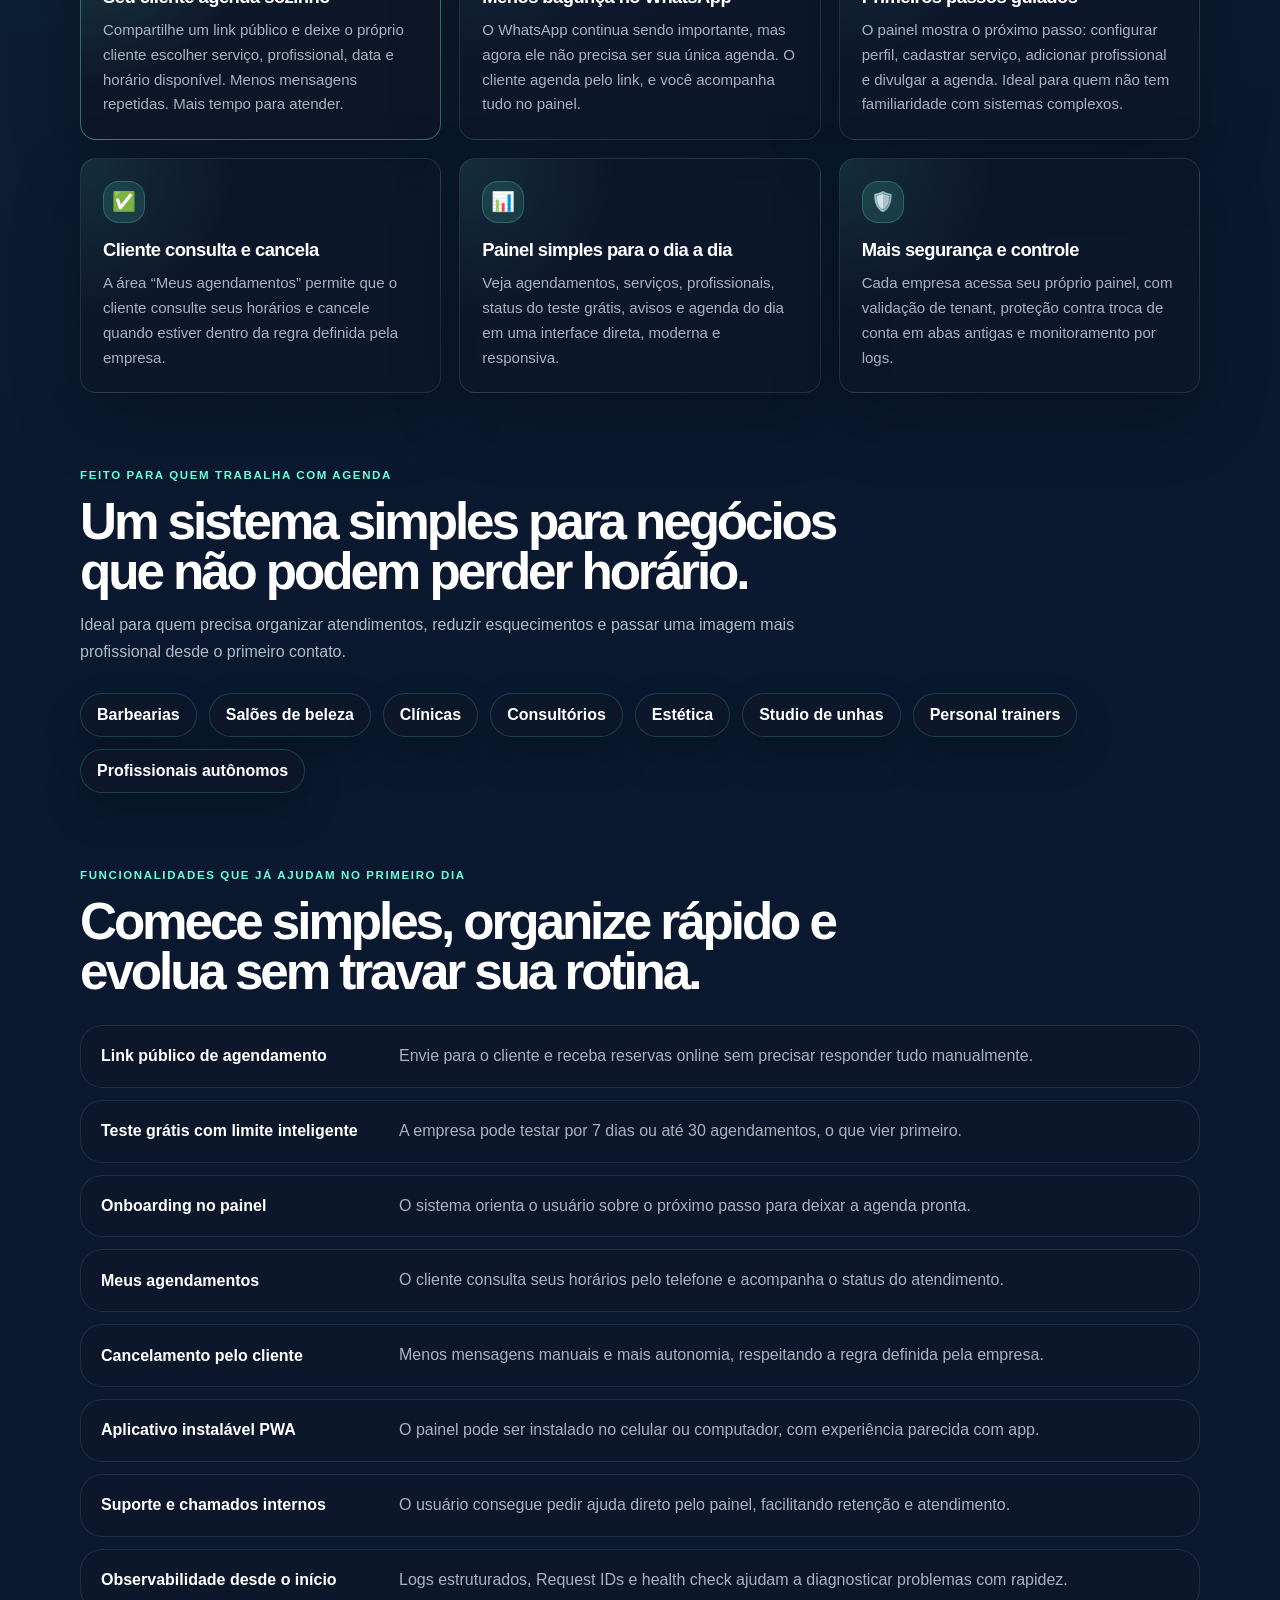
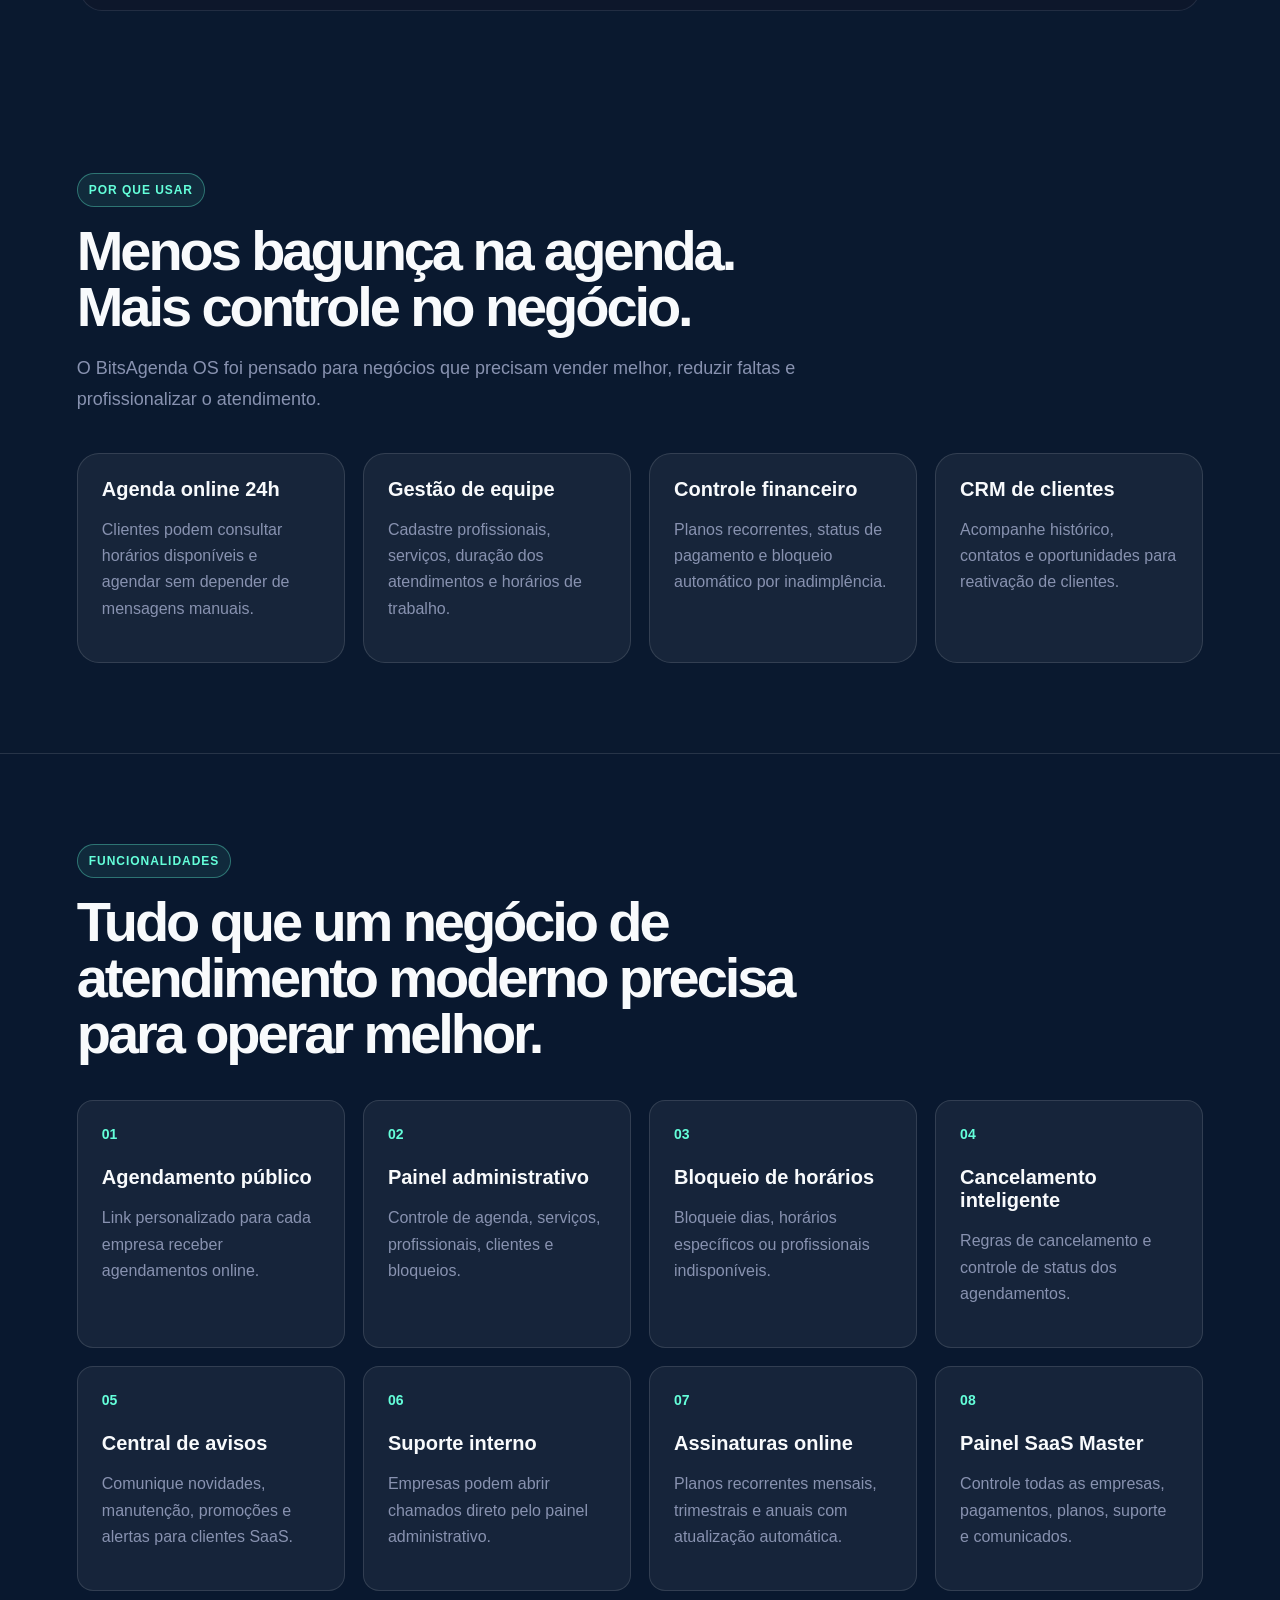
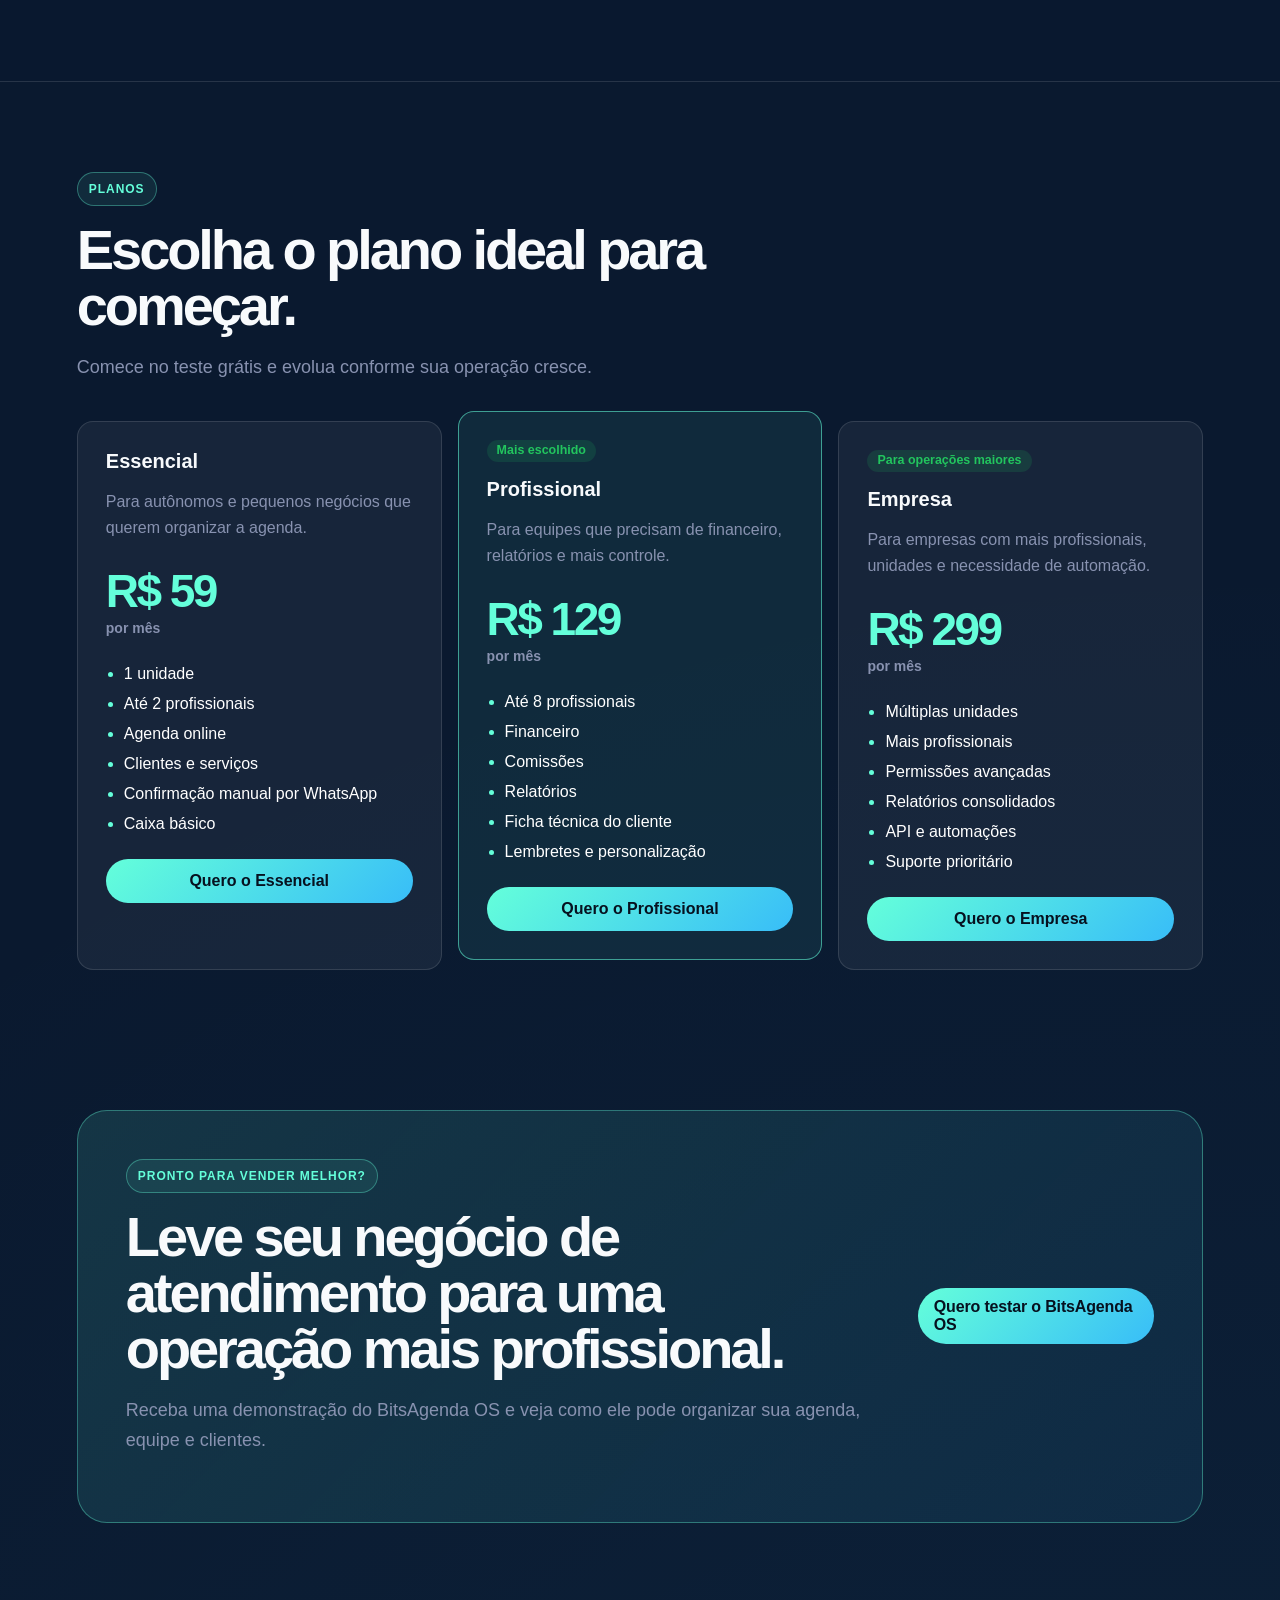
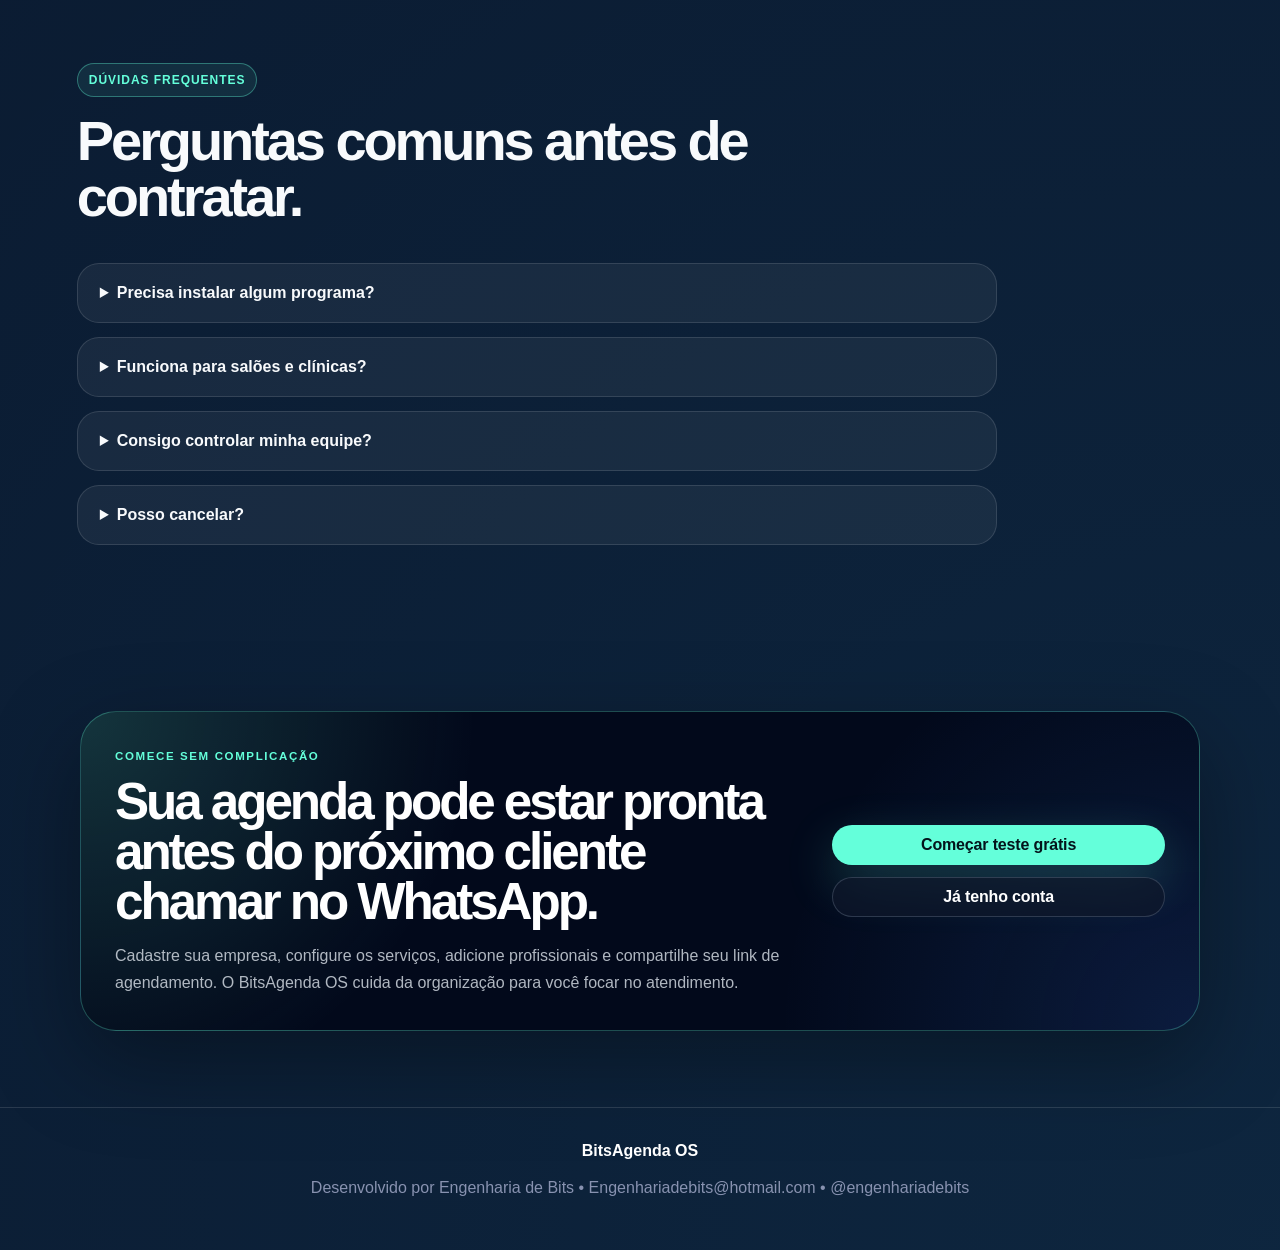
==== commit 5ff763b8: "feat: ajusta planos comerciais" ====
--- a/frontend/index.html
+++ b/frontend/index.html
@@ -59,6 +59,14 @@
 
                 Começar teste grátis
             </a>
+
+            <button
+                type="button"
+                class="btn-pwa-install"
+                data-pwa-install
+            >
+                Instalar app
+            </button>
 
             <button
                 class="btn-menu-mobile"
@@ -225,7 +233,7 @@
             </div>
         </section>
 
-    
+
 
         <section class="landing-section landing-nichos">
             <div class="landing-section-header">
@@ -428,79 +436,87 @@
                 <span>Planos</span>
                 <h2>Escolha o plano ideal para começar.</h2>
                 <p>
-                    Planos com descontos progressivos para quem quer mais previsibilidade.
+                    Comece no teste grátis e evolua conforme sua operação cresce.
                 </p>
             </div>
 
             <div class="planos-grid">
                 <article class="plano-card">
-                    <h3>Mensal</h3>
-                    <p>Para começar sem compromisso.</p>
-
-                    <strong class="preco">R$ 99</strong>
+                    <h3>Essencial</h3>
+                    <p>Para autônomos e pequenos negócios que querem organizar a agenda.</p>
+
+                    <strong class="preco">R$ 59</strong>
                     <span class="periodo">por mês</span>
 
                     <ul>
+                        <li>1 unidade</li>
+                        <li>Até 2 profissionais</li>
                         <li>Agenda online</li>
-                        <li>Gestão de serviços</li>
-                        <li>Gestão de profissionais</li>
-                        <li>Suporte básico</li>
+                        <li>Clientes e serviços</li>
+                        <li>Confirmação manual por WhatsApp</li>
+                        <li>Caixa básico</li>
                     </ul>
 
                     <a
-                        href="./cadastro.html?plano=mensal"
+                        href="./cadastro.html?plano=essencial"
                         target="_blank"
                         rel="noopener noreferrer"
                     >
-                        Quero o mensal
+                        Quero o Essencial
                     </a>
                 </article>
 
                 <article class="plano-card destaque">
                     <span class="badge-plano">Mais escolhido</span>
 
-                    <h3>Trimestral</h3>
-                    <p>Para empresas que querem economia e continuidade.</p>
-
-                    <strong class="preco">R$ 267</strong>
-                    <span class="periodo">equivale a R$ 89/mês</span>
+                    <h3>Profissional</h3>
+                    <p>Para equipes que precisam de financeiro, relatórios e mais controle.</p>
+
+                    <strong class="preco">R$ 129</strong>
+                    <span class="periodo">por mês</span>
 
                     <ul>
-                        <li>Tudo do mensal</li>
-                        <li>10% de desconto</li>
-                        <li>Prioridade em suporte</li>
-                        <li>Melhor previsibilidade</li>
+                        <li>Até 8 profissionais</li>
+                        <li>Financeiro</li>
+                        <li>Comissões</li>
+                        <li>Relatórios</li>
+                        <li>Ficha técnica do cliente</li>
+                        <li>Lembretes e personalização</li>
                     </ul>
 
                     <a
-                        href="./cadastro.html?plano=trimestral"
+                        href="./cadastro.html?plano=profissional"
                         target="_blank"
                         rel="noopener noreferrer"
                     >
-                        Quero o trimestral
+                        Quero o Profissional
                     </a>
                 </article>
 
                 <article class="plano-card">
-                    <h3>Anual</h3>
-                    <p>Para quem quer o maior desconto.</p>
-
-                    <strong class="preco">R$ 948</strong>
-                    <span class="periodo">equivale a R$ 79/mês</span>
+                    <span class="badge-plano">Para operações maiores</span>
+
+                    <h3>Empresa</h3>
+                    <p>Para empresas com mais profissionais, unidades e necessidade de automação.</p>
+
+                    <strong class="preco">R$ 299</strong>
+                    <span class="periodo">por mês</span>
 
                     <ul>
-                        <li>Tudo do trimestral</li>
-                        <li>20% de desconto</li>
-                        <li>Consultoria inicial</li>
-                        <li>Melhor custo-benefício</li>
+                        <li>Múltiplas unidades</li>
+                        <li>Mais profissionais</li>
+                        <li>Permissões avançadas</li>
+                        <li>Relatórios consolidados</li>
+                        <li>API e automações</li>
+                        <li>Suporte prioritário</li>
                     </ul>
 
                     <a
-                        href="./cadastro.html?plano=anual"
+                        href="./cadastro.html?plano=empresa"
                         target="_blank"
                         rel="noopener noreferrer"
                     >
-                        Quero o anual
+                        Quero o Empresa
                     </a>
                 </article>
             </div>
@@ -586,6 +602,14 @@
             <a href="./cadastro.html?plano=teste" class="btn-landing-primary">
                 Começar teste grátis
             </a>
+
+            <button
+                type="button"
+                class="btn-pwa-install"
+                data-pwa-install
+            >
+                Instalar app
+            </button>
 
             <a href="./admin.html" class="btn-landing-secondary">
                 Já tenho conta
--- a/frontend/css/pwa.css
+++ b/frontend/css/pwa.css
@@ -358,3 +358,33 @@
     font-size: 0.9rem;
     font-weight: 900;
 }
+
+/* =========================================================
+   PWA — BOTÃO DE INSTALAÇÃO
+========================================================= */
+
+.btn-pwa-install {
+    display: none;
+    align-items: center;
+    justify-content: center;
+    gap: 8px;
+    min-height: 44px;
+    padding: 0 16px;
+    border: 1px solid rgba(100, 255, 218, 0.34);
+    border-radius: 999px;
+    background: rgba(100, 255, 218, 0.12);
+    color: #64FFDA;
+    font-weight: 900;
+    text-decoration: none;
+    cursor: pointer;
+    box-shadow: 0 14px 42px rgba(100, 255, 218, 0.12);
+}
+
+.btn-pwa-install:hover {
+    background: rgba(100, 255, 218, 0.18);
+}
+
+.btn-pwa-install:disabled {
+    opacity: 0.6;
+    cursor: not-allowed;
+}
